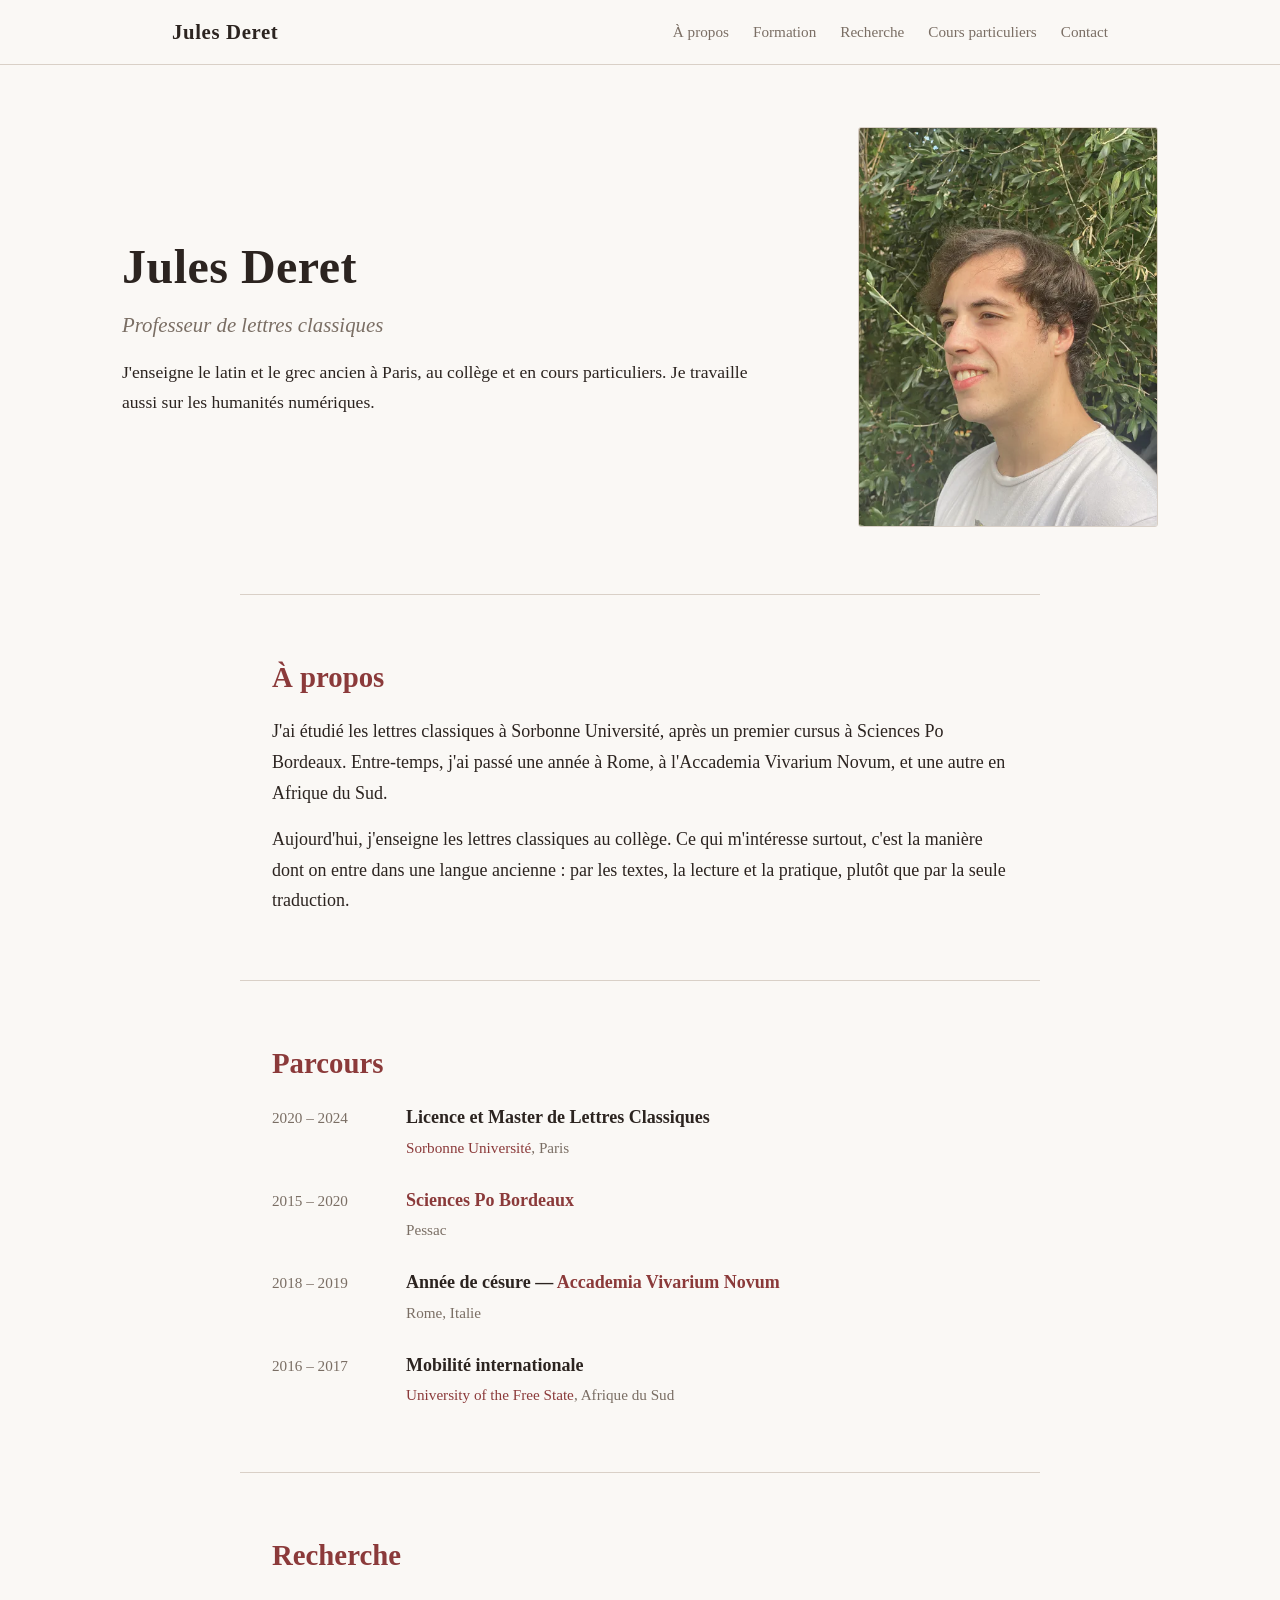
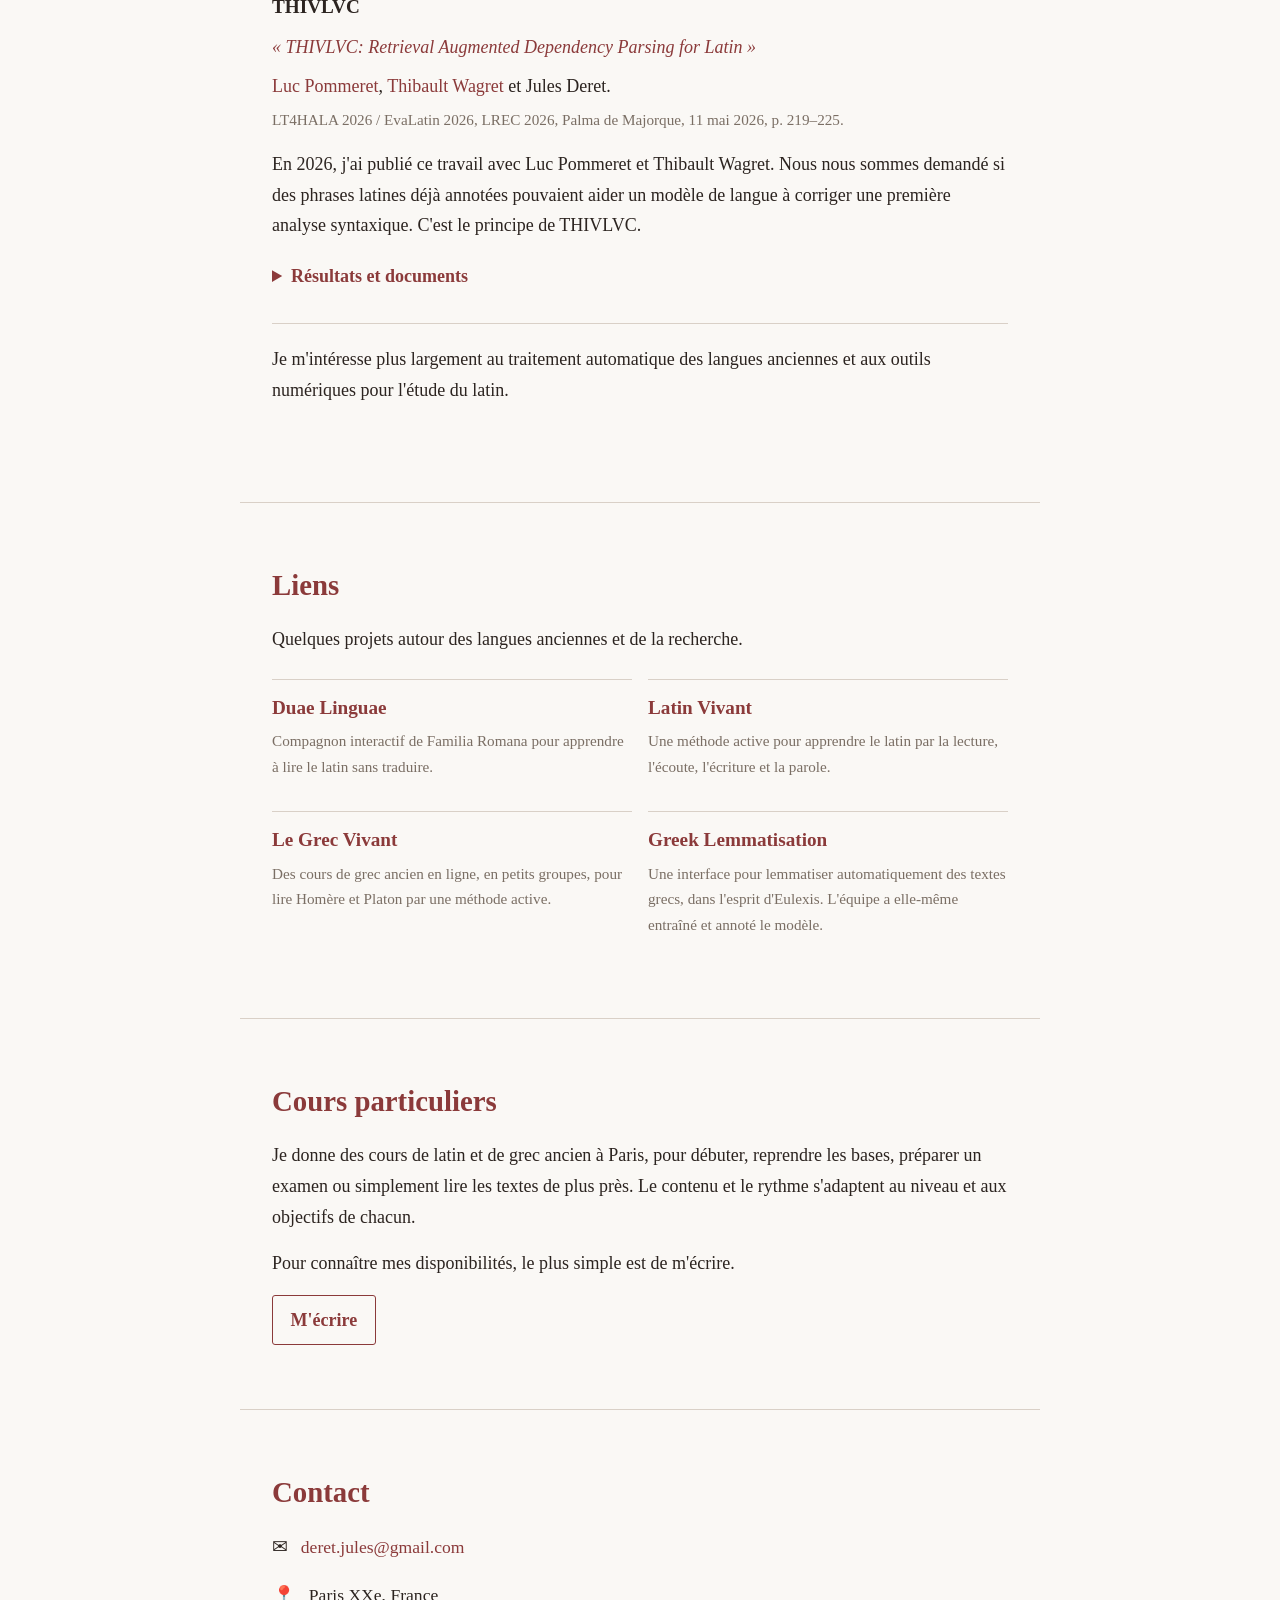
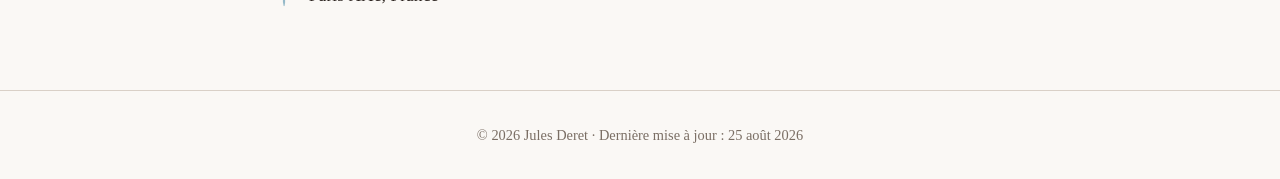
==== index.html @ 7521571c "Remove Roman Perez resource" ====
<!DOCTYPE html>
<html lang="fr">
  <head>
    <meta charset="UTF-8">
    <meta
      http-equiv="Content-Security-Policy"
      content="default-src 'none'; base-uri 'none'; connect-src 'none'; font-src https://fonts.gstatic.com; form-action 'none'; frame-src 'none'; img-src 'self' data:; object-src 'none'; script-src 'self' 'sha256-FyS5soQxkVk3ih3Gfe+rKbRWhSfyf4nglQ5nKLuA5t0='; style-src 'self' https://fonts.googleapis.com; upgrade-insecure-requests"
   >
    <meta name="viewport" content="width=device-width, initial-scale=1.0">
    <title>Cours de latin et de grec ancien à Paris | Jules Deret</title>
    <meta
      name="description"
      content="Professeur de lettres classiques à Paris, Jules Deret propose des cours de latin et de grec ancien tous niveaux et travaille en humanités numériques."
   >
    <meta name="author" content="Jules Deret">
    <meta name="robots" content="index, follow, max-image-preview:large">
    <meta name="referrer" content="strict-origin-when-cross-origin">
    <meta name="theme-color" content="#8b3a3a">
    <link rel="canonical" href="https://julesderet.fr/">
    <link rel="icon" type="image/svg+xml" href="/favicon.svg">
    <link
      rel="alternate"
      type="text/markdown"
      href="https://julesderet.fr/llms.txt"
      title="Présentation factuelle pour les modèles de langage"
   >

    <meta property="og:type" content="profile">
    <meta property="og:locale" content="fr_FR">
    <meta property="og:site_name" content="Jules Deret">
    <meta
      property="og:title"
      content="Cours de latin et de grec ancien à Paris | Jules Deret"
   >
    <meta
      property="og:description"
      content="Professeur de lettres classiques à Paris, Jules Deret propose des cours particuliers de latin et de grec ancien tous niveaux."
    >
    <meta property="og:url" content="https://julesderet.fr/">
    <meta
      property="og:image"
      content="https://julesderet.fr/assets/jules-deret-960.webp"
   >
    <meta property="og:image:type" content="image/webp">
    <meta property="og:image:width" content="960">
    <meta property="og:image:height" content="1280">
    <meta property="og:image:alt" content="Portrait de Jules Deret">
    <meta property="profile:first_name" content="Jules">
    <meta property="profile:last_name" content="Deret">
    <meta name="twitter:card" content="summary">
    <meta
      name="twitter:title"
      content="Cours de latin et de grec ancien à Paris | Jules Deret"
   >
    <meta
      name="twitter:description"
      content="Cours particuliers de latin et de grec ancien tous niveaux avec Jules Deret, professeur de lettres classiques à Paris."
   >
    <meta
      name="twitter:image"
      content="https://julesderet.fr/assets/jules-deret-960.webp"
   >
    <meta name="twitter:image:alt" content="Portrait de Jules Deret">

    <link rel="preconnect" href="https://fonts.googleapis.com">
    <link rel="preconnect" href="https://fonts.gstatic.com" crossorigin>
    <link
      href="https://fonts.googleapis.com/css2?family=EB+Garamond:ital,wght@0,400;0,500;0,600;0,700;1,400;1,500&amp;display=swap"
      rel="stylesheet"
   >
    <link rel="stylesheet" href="style.css">

    <script type="application/ld+json">
      {
        "@context": "https://schema.org",
        "@graph": [
          {
            "@type": "WebSite",
            "@id": "https://julesderet.fr/#website",
            "url": "https://julesderet.fr/",
            "name": "Jules Deret",
            "inLanguage": "fr-FR",
            "creator": { "@id": "https://julesderet.fr/#jules-deret" },
            "publisher": { "@id": "https://julesderet.fr/#jules-deret" }
          },
          {
            "@type": "ProfilePage",
            "@id": "https://julesderet.fr/#webpage",
            "url": "https://julesderet.fr/",
            "name": "Cours de latin et de grec ancien à Paris | Jules Deret",
            "description": "Profil de Jules Deret, professeur de lettres classiques, enseignant de latin et de grec ancien et chercheur en humanités numériques.",
            "inLanguage": "fr-FR",
            "dateModified": "2026-08-25",
            "isPartOf": { "@id": "https://julesderet.fr/#website" },
            "mainEntity": { "@id": "https://julesderet.fr/#jules-deret" }
          },
          {
            "@type": "Person",
            "@id": "https://julesderet.fr/#jules-deret",
            "name": "Jules Deret",
            "url": "https://julesderet.fr/",
            "email": "mailto:deret.jules@gmail.com",
            "jobTitle": "Professeur de lettres classiques",
            "description": "Professeur de lettres classiques à Paris, spécialisé dans l'enseignement du latin et du grec ancien et le traitement automatique des langues anciennes.",
            "knowsAbout": [
              "Latin",
              "Grec ancien",
              "Pédagogie des langues anciennes",
              "Traitement automatique des langues anciennes",
              "Analyse syntaxique du latin",
              "Humanités numériques"
            ],
            "knowsLanguage": ["fr", "la", "grc", "en"],
            "alumniOf": [
              {
                "@type": "CollegeOrUniversity",
                "name": "Sorbonne Université",
                "url": "https://www.sorbonne-universite.fr/"
              },
              {
                "@type": "CollegeOrUniversity",
                "name": "Sciences Po Bordeaux",
                "url": "https://www.sciencespobordeaux.fr/"
              },
              {
                "@type": "EducationalOrganization",
                "name": "Accademia Vivarium Novum",
                "url": "https://vivariumnovum.net/"
              },
              {
                "@type": "CollegeOrUniversity",
                "name": "University of the Free State",
                "url": "https://www.ufs.ac.za/"
              }
            ],
            "homeLocation": { "@type": "Place", "name": "Paris XXe, France" },
            "image": { "@id": "https://julesderet.fr/#portrait" },
            "subjectOf": { "@id": "https://doi.org/10.63317/2q8twojtotyb" },
            "makesOffer": {
              "@type": "Offer",
              "itemOffered": {
                "@id": "https://julesderet.fr/#cours-particuliers"
              }
            },
            "mainEntityOfPage": { "@id": "https://julesderet.fr/#webpage" }
          },
          {
            "@type": "ImageObject",
            "@id": "https://julesderet.fr/#portrait",
            "url": "https://julesderet.fr/assets/jules-deret-960.webp",
            "contentUrl": "https://julesderet.fr/assets/jules-deret-960.webp",
            "width": 960,
            "height": 1280,
            "caption": "Portrait de Jules Deret",
            "representativeOfPage": true
          },
          {
            "@type": "Service",
            "@id": "https://julesderet.fr/#cours-particuliers",
            "name": "Cours particuliers de latin et de grec ancien à Paris",
            "serviceType": "Cours particuliers et soutien scolaire en latin et en grec ancien, tous niveaux",
            "description": "Cours particuliers et soutien scolaire en latin et en grec ancien à Paris, pour tous les niveaux.",
            "provider": { "@id": "https://julesderet.fr/#jules-deret" },
            "areaServed": { "@type": "City", "name": "Paris" },
            "url": "https://julesderet.fr/#cours"
          },
          {
            "@type": "ScholarlyArticle",
            "@id": "https://doi.org/10.63317/2q8twojtotyb",
            "name": "THIVLVC: Retrieval Augmented Dependency Parsing for Latin",
            "headline": "THIVLVC: Retrieval Augmented Dependency Parsing for Latin",
            "url": "https://aclanthology.org/2026.lt4hala-1.20/",
            "sameAs": [
              "https://doi.org/10.63317/2q8twojtotyb",
              "https://hal.science/hal-05572961v2",
              "https://arxiv.org/abs/2604.05564"
            ],
            "identifier": [
              {
                "@type": "PropertyValue",
                "propertyID": "DOI",
                "value": "10.63317/2q8twojtotyb"
              },
              {
                "@type": "PropertyValue",
                "propertyID": "ACL Anthology",
                "value": "2026.lt4hala-1.20"
              },
              {
                "@type": "PropertyValue",
                "propertyID": "HAL",
                "value": "hal-05572961"
              },
              {
                "@type": "PropertyValue",
                "propertyID": "arXiv",
                "value": "2604.05564"
              }
            ],
            "abstract": "THIVLVC is a two-stage Latin dependency parsing system. It retrieves structurally similar examples from the CIRCSE treebank, then uses a large language model to refine a UDPipe parse with those examples and the Universal Dependencies guidelines.",
            "keywords": [
              "Latin dependency parsing",
              "Retrieval-Augmented Generation",
              "Universal Dependencies",
              "EvaLatin",
              "Annotation consistency"
            ],
            "inLanguage": "en",
            "datePublished": "2026-05-11",
            "pageStart": "219",
            "pageEnd": "225",
            "pagination": "219-225",
            "author": [
              {
                "@type": "Person",
                "name": "Luc Pommeret",
                "url": "https://lucpommeret.com/"
              },
              {
                "@type": "Person",
                "name": "Thibault Wagret",
                "url": "https://thibaultwagret.fr/"
              },
              { "@id": "https://julesderet.fr/#jules-deret" }
            ],
            "publisher": {
              "@type": "Organization",
              "name": "ELRA Language Resources Association (ELRA)"
            },
            "isPartOf": {
              "@type": "PublicationVolume",
              "name": "Proceedings of the Fourth Workshop on Language Technologies for Historical and Ancient Languages (LT4HALA 2026)"
            }
          }
        ]
      }
    </script>
  </head>

  <body>
    <header>
      <nav aria-label="Navigation principale">
        <div class="nav-left">
          <a href="/" class="logo" aria-label="Jules Deret — Accueil"
            >Jules Deret</a
          >
        </div>
        <div class="nav-right" id="primary-navigation">
          <a href="#about">À propos</a>
          <a href="#formation">Formation</a>
          <a href="#recherche">Recherche</a>
          <a href="#cours">Cours particuliers</a>
          <a href="#contact">Contact</a>
        </div>
        <button
          type="button"
          class="hamburger"
          aria-label="Menu"
          aria-controls="primary-navigation"
          aria-expanded="false"
        >
          ☰
        </button>
      </nav>
    </header>

    <main>
      <!-- Hero -->
      <section id="hero">
        <div class="hero-inner">
          <div class="hero-content">
            <h1>Jules Deret</h1>
            <p class="subtitle">Professeur de lettres classiques</p>
            <p class="tagline">
              J'enseigne le latin et le grec ancien à Paris, au collège et en
              cours particuliers. Je travaille aussi sur les humanités
              numériques.
            </p>
          </div>
          <figure class="hero-figure">
            <img
              class="hero-portrait"
              src="/assets/jules-deret-960.webp"
              srcset="
                /assets/jules-deret-480.webp 480w,
                /assets/jules-deret-960.webp 960w
              "
              sizes="(max-width: 768px) 240px, 300px"
              width="960"
              height="1280"
              alt="Portrait de Jules Deret"
              decoding="async"
              fetchpriority="high"
            >
          </figure>
        </div>
      </section>

      <!-- À propos -->
      <section id="about">
        <h2>À propos</h2>
        <div class="section-content">
          <p>
            J'ai étudié les lettres classiques à Sorbonne Université, après un
            premier cursus à Sciences Po Bordeaux. Entre-temps, j'ai passé une
            année à Rome, à l'Accademia Vivarium Novum, et une autre en Afrique
            du Sud.
          </p>
          <p>
            Aujourd'hui, j'enseigne les lettres classiques au collège. Ce qui
            m'intéresse surtout, c'est la manière dont on entre dans une langue
            ancienne : par les textes, la lecture et la pratique, plutôt que
            par la seule traduction.
          </p>
        </div>
      </section>

      <!-- Formation -->
      <section id="formation">
        <h2>Parcours</h2>
        <div class="section-content">
          <div class="timeline">
            <div class="timeline-item">
              <span class="year">2020 – 2024</span>
              <div>
                <strong>Licence et Master de Lettres Classiques</strong>
                <p>
                  <a href="https://www.sorbonne-universite.fr/"
                    >Sorbonne Université</a
                  >, Paris
                </p>
              </div>
            </div>
            <div class="timeline-item">
              <span class="year">2015 – 2020</span>
              <div>
                <strong
                  ><a href="https://www.sciencespobordeaux.fr/"
                    >Sciences Po Bordeaux</a
                  ></strong
                >
                <p>Pessac</p>
              </div>
            </div>
            <div class="timeline-item">
              <span class="year">2018 – 2019</span>
              <div>
                <strong
                  ><span>Année de césure — </span
                  ><a href="https://vivariumnovum.net/"
                    >Accademia Vivarium Novum</a
                  ></strong
                >
                <p>Rome, Italie</p>
              </div>
            </div>
            <div class="timeline-item">
              <span class="year">2016 – 2017</span>
              <div>
                <strong>Mobilité internationale</strong>
                <p>
                  <a href="https://www.ufs.ac.za/"
                    >University of the Free State</a
                  >, <span>Afrique du Sud</span>
                </p>
              </div>
            </div>
          </div>
        </div>
      </section>

      <!-- Recherche -->
      <section id="recherche">
        <h2>Recherche</h2>
        <div class="section-content">
          <article class="publication">
            <h3>THIVLVC</h3>
            <p class="paper-title">
              <a href="https://aclanthology.org/2026.lt4hala-1.20/"
                >« THIVLVC: Retrieval Augmented Dependency Parsing for Latin
                »</a
              >
            </p>
            <p class="paper-authors">
              <a href="https://lucpommeret.com/">Luc Pommeret</a>,
              <a href="https://thibaultwagret.fr/">Thibault Wagret</a> et Jules
              Deret.
            </p>
            <p class="paper-venue">
              LT4HALA 2026 / EvaLatin 2026, LREC 2026, Palma de Majorque, 11 mai
              2026, p. 219–225.
            </p>
            <p class="paper-summary">
              En 2026, j'ai publié ce travail avec Luc Pommeret et Thibault
              Wagret. Nous nous sommes demandé si des phrases latines déjà
              annotées pouvaient aider un modèle de langue à corriger une
              première analyse syntaxique. C'est le principe de THIVLVC.
            </p>
            <details class="publication-details">
              <summary>Résultats et documents</summary>
              <p class="paper-result">
                Lors de l'évaluation EvaLatin 2026, THIVLVC_2 a obtenu les
                meilleurs résultats sur le corpus poétique et le meilleur LAS
                sans sous-types sur le corpus de prose. Le gain de CLAS avec
                sous-types est de 17 points sur la poésie et de 1,5 point sur la
                prose par rapport à UDPipe.
              </p>
              <p class="paper-analysis">
                Nous avons aussi fait examiner en double aveugle 300 désaccords
                avec le corpus de référence. Sur les 167 décisions unanimes,
                53,3 % donnaient raison à THIVLVC.
              </p>
              <p class="paper-links">
                <a href="https://aclanthology.org/2026.lt4hala-1.20/"
                  >Article</a
                >
                <a href="https://doi.org/10.63317/2q8twojtotyb">DOI</a>
                <a href="https://hal.science/hal-05572961v2">HAL</a>
                <a href="https://arxiv.org/abs/2604.05564">arXiv</a>
                <a href="https://github.com/l-pommeret/THIVLVC">Code source</a>
                <a href="https://aclanthology.org/2026.lt4hala-1.19/"
                  >Résultats EvaLatin</a
                >
              </p>
            </details>
          </article>
          <div class="research-interests">
            <p>
              Je m'intéresse plus largement au traitement automatique des
              langues anciennes et aux outils numériques pour l'étude du latin.
            </p>
          </div>
        </div>
      </section>

      <!-- Collaborations et ressources -->
      <section id="ressources">
        <h2>Liens</h2>
        <div class="section-content">
          <p class="resources-intro">
            Quelques projets autour des langues anciennes et de la recherche.
          </p>
          <div class="resource-grid">
            <article class="resource-card">
              <h3><a href="https://duaelinguae.com/fr">Duae Linguae</a></h3>
              <p>
                Compagnon interactif de Familia Romana pour apprendre à lire le
                latin sans traduire.
              </p>
            </article>
            <article class="resource-card">
              <h3><a href="https://latinvivant.fr/">Latin Vivant</a></h3>
              <p>
                Une méthode active pour apprendre le latin par la lecture,
                l'écoute, l'écriture et la parole.
              </p>
            </article>
            <article class="resource-card">
              <h3><a href="https://grecvivant.fr/">Le Grec Vivant</a></h3>
              <p>
                Des cours de grec ancien en ligne, en petits groupes, pour lire
                Homère et Platon par une méthode active.
              </p>
            </article>
            <article class="resource-card">
              <h3>
                <a href="https://greek.lemmatisation.com/"
                  >Greek Lemmatisation</a
                >
              </h3>
              <p>
                Une interface pour lemmatiser automatiquement des textes grecs,
                dans l'esprit d'Eulexis. L'équipe a elle-même entraîné et annoté
                le modèle.
              </p>
            </article>
          </div>
        </div>
      </section>

      <!-- Cours particuliers -->
      <section id="cours">
        <h2>Cours particuliers</h2>
        <div class="section-content">
          <p>
            Je donne des cours de latin et de grec ancien à Paris, pour débuter,
            reprendre les bases, préparer un examen ou simplement lire les
            textes de plus près. Le contenu et le rythme s'adaptent au niveau et
            aux objectifs de chacun.
          </p>
          <p>
            Pour connaître mes disponibilités, le plus simple est de m'écrire.
          </p>
          <a class="cta" href="mailto:deret.jules@gmail.com">M'écrire</a>
        </div>
      </section>

      <!-- Contact -->
      <section id="contact">
        <h2>Contact</h2>
        <address class="section-content contact-info">
          <p>
            <span class="contact-icon">✉</span>
            <a href="mailto:deret.jules@gmail.com">deret.jules@gmail.com</a>
          </p>
          <p>
            <span class="contact-icon">📍</span>
            <span>Paris XXe, France</span>
          </p>
        </address>
      </section>
    </main>

    <footer>
      <p>
        © 2026 Jules Deret · <span>Dernière mise à jour : </span
        ><time datetime="2026-08-25">25 août 2026</time>
      </p>
    </footer>

    <script src="script.js" defer></script>
  </body>
</html>
---- style.css ----
/* === Reset & Base === */
*,
*::before,
*::after {
  margin: 0;
  padding: 0;
  box-sizing: border-box;
}

:root {
  --bg: #faf8f5;
  --text: #2c2420;
  --accent: #8b3a3a;
  --accent-hover: #6f2929;
  --accent-light: #c97a5a;
  --muted: #7a6e64;
  --border: #d9d0c7;
  --card-bg: #ffffff;
  --shadow: 0 2px 12px rgba(44, 36, 32, 0.08);
}

html {
  scroll-behavior: smooth;
  scroll-padding-top: 80px;
}

body {
  font-family: "EB Garamond", "Garamond", "Georgia", serif;
  background: var(--bg);
  color: var(--text);
  line-height: 1.7;
  font-size: 18px;
}

/* === Typography === */
h1,
h2,
h3 {
  font-weight: 600;
  line-height: 1.3;
}

h1 {
  font-size: 3rem;
  letter-spacing: 0.01em;
}

h2 {
  font-size: 1.8rem;
  margin-bottom: 1.25rem;
  color: var(--accent);
}

h3 {
  font-size: 1.2rem;
  margin-bottom: 0.8rem;
  color: var(--text);
}

a {
  color: var(--accent);
  text-decoration: none;
  transition: color 0.2s;
}

a:hover {
  color: var(--accent-hover);
}

a:focus-visible,
button:focus-visible {
  outline: 3px solid var(--accent-light);
  outline-offset: 3px;
}

/* === Navigation === */
header {
  position: fixed;
  top: 0;
  left: 0;
  right: 0;
  z-index: 100;
  background: rgba(250, 248, 245, 0.95);
  backdrop-filter: blur(8px);
  border-bottom: 1px solid var(--border);
}

nav {
  max-width: 1000px;
  margin: 0 auto;
  padding: 0 2rem;
  height: 64px;
  display: flex;
  align-items: center;
  justify-content: space-between;
}

.logo {
  font-size: 1.3rem;
  font-weight: 600;
  letter-spacing: 0.03em;
  color: var(--text);
}

.nav-right {
  display: flex;
  align-items: center;
  gap: 1.5rem;
}

.nav-right a {
  font-size: 0.95rem;
  color: var(--muted);
  transition: color 0.2s;
}

.nav-right a:hover {
  color: var(--accent);
}

/* Hamburger */
.hamburger {
  display: none;
  min-width: 44px;
  min-height: 44px;
  font-size: 1.5rem;
  background: none;
  border: none;
  cursor: pointer;
  color: var(--text);
}

/* === Hero === */
#hero {
  max-width: 1100px;
  min-height: 66vh;
  display: flex;
  align-items: center;
  justify-content: center;
  padding: 120px 2rem 60px;
}

.hero-inner {
  width: 100%;
  display: grid;
  grid-template-columns: minmax(0, 1fr) minmax(240px, 300px);
  align-items: center;
  gap: clamp(2rem, 6vw, 4.5rem);
}

.hero-content {
  text-align: left;
}

.hero-content h1 {
  margin-bottom: 0.5rem;
}

.hero-figure {
  margin: 0;
}

.hero-portrait {
  display: block;
  width: 100%;
  height: auto;
  aspect-ratio: 3 / 4;
  object-fit: cover;
  border: 1px solid var(--border);
  border-radius: 3px;
}

.subtitle {
  font-size: 1.3rem;
  color: var(--muted);
  font-style: italic;
  margin-bottom: 0.5rem;
}

.tagline {
  font-size: 1.1rem;
  color: var(--text);
  margin-top: 1rem;
  max-width: 42rem;
}

.identity-summary {
  font-size: 1.08rem;
  font-weight: 500;
  margin-bottom: 1rem;
}

.quick-facts {
  margin-top: 1.75rem;
}

.quick-facts dl {
  display: grid;
  grid-template-columns: repeat(2, minmax(0, 1fr));
  gap: 1px;
  overflow: hidden;
  border: 1px solid var(--border);
  border-radius: 8px;
  background: var(--border);
}

.quick-facts dl > div {
  padding: 1rem 1.15rem;
  background: var(--card-bg);
}

.quick-facts dt {
  color: var(--muted);
  font-size: 0.85rem;
  font-weight: 600;
  letter-spacing: 0.04em;
  text-transform: uppercase;
}

.quick-facts dd {
  margin-top: 0.2rem;
}

/* === Sections === */
section {
  max-width: 800px;
  margin: 0 auto;
  padding: 4rem 2rem;
}

section + section {
  border-top: 1px solid var(--border);
}

.section-content {
  margin-top: 1rem;
}

.section-content > p + p {
  margin-top: 1rem;
}

/* === Timeline === */
.timeline {
  display: flex;
  flex-direction: column;
  gap: 1.5rem;
}

.timeline-item {
  display: flex;
  gap: 1.5rem;
  align-items: baseline;
}

.year {
  min-width: 110px;
  font-size: 0.95rem;
  color: var(--muted);
  font-variant-numeric: tabular-nums;
  flex-shrink: 0;
}

.timeline-item p {
  color: var(--muted);
  font-size: 0.95rem;
  margin-top: 2px;
}

/* === Publication === */
.publication,
.research-interests {
  margin-bottom: 2rem;
}

.research-interests {
  padding-top: 1.25rem;
  border-top: 1px solid var(--border);
}

.paper-title {
  font-style: italic;
  margin: 0.5rem 0;
}

.paper-authors {
  margin-bottom: 0.35rem;
}

.paper-venue {
  color: var(--muted);
  font-size: 0.95rem;
}

.paper-note {
  margin-top: 0.8rem;
  font-size: 0.9rem;
  color: var(--muted);
  font-style: italic;
}

.paper-summary,
.paper-result,
.paper-analysis {
  margin-top: 1rem;
}

.paper-result {
  padding-left: 1rem;
  border-left: 3px solid var(--accent-light);
}

.publication-details {
  margin-top: 1.25rem;
}

.publication-details summary {
  cursor: pointer;
  color: var(--accent);
  font-weight: 600;
}

.publication-details summary:focus-visible {
  outline: 3px solid var(--accent-light);
  outline-offset: 3px;
}

.paper-links {
  display: flex;
  flex-wrap: wrap;
  gap: 0.5rem 1.25rem;
  margin-top: 1rem;
  font-size: 0.95rem;
}

/* === Resources === */
.resources-intro {
  margin-bottom: 1.5rem;
}

.resource-grid {
  display: grid;
  grid-template-columns: repeat(2, minmax(0, 1fr));
  gap: 1rem;
}

.resource-card {
  border-top: 1px solid var(--border);
  padding: 1rem 0;
}

.resource-card h3 {
  margin-bottom: 0.45rem;
}

.resource-card p {
  color: var(--muted);
  font-size: 0.95rem;
}

/* === Skills === */
.skills-grid {
  display: grid;
  grid-template-columns: 1fr 1fr;
  gap: 1.5rem;
}

.skill-card {
  background: var(--card-bg);
  border: 1px solid var(--border);
  border-radius: 8px;
  padding: 1.5rem;
}

.skill-card ul {
  list-style: none;
}

.skill-card li {
  padding: 4px 0;
  font-size: 0.95rem;
}

/* === Cours === */
#cours ul {
  list-style: disc;
  margin-left: 1.5rem;
  margin-top: 0.8rem;
  margin-bottom: 0.8rem;
}

#cours li {
  padding: 4px 0;
}

.cta {
  display: inline-flex;
  align-items: center;
  justify-content: center;
  min-height: 44px;
  margin-top: 1rem;
  padding: 0.55rem 1.1rem;
  border: 1px solid var(--accent);
  border-radius: 3px;
  background: transparent;
  color: var(--accent);
  font-weight: 600;
}

.cta:hover {
  background: var(--accent-hover);
  color: #fff;
}

/* === FAQ === */
.faq-list {
  display: grid;
  gap: 0.75rem;
}

.faq-list details {
  background: var(--card-bg);
  border: 1px solid var(--border);
  border-radius: 8px;
  padding: 1rem 1.25rem;
}

.faq-list summary {
  cursor: pointer;
  color: var(--text);
  font-weight: 600;
}

.faq-list summary:focus-visible {
  outline: 3px solid var(--accent-light);
  outline-offset: 3px;
}

.faq-list p {
  margin-top: 0.75rem;
}

/* === Contact === */
.contact-info p {
  display: flex;
  align-items: center;
  gap: 0.8rem;
  margin-bottom: 0.8rem;
  font-size: 1.1rem;
}

address.contact-info {
  font-style: normal;
}

.contact-icon {
  font-size: 1.2rem;
}

/* === Footer === */
footer {
  text-align: center;
  padding: 2rem;
  color: var(--muted);
  font-size: 0.9rem;
  border-top: 1px solid var(--border);
}

/* === Mobile === */
@media (max-width: 768px) {
  .nav-right {
    display: none;
    position: absolute;
    top: 64px;
    left: 0;
    right: 0;
    flex-direction: column;
    background: rgba(250, 248, 245, 0.98);
    border-bottom: 1px solid var(--border);
    padding: 1rem 2rem;
    gap: 0.8rem;
  }

  .nav-right.open {
    display: flex;
  }

  .nav-right a {
    width: 100%;
    min-height: 44px;
    display: flex;
    align-items: center;
  }

  .hamburger {
    display: block;
  }

  h1 {
    font-size: 2.2rem;
  }

  #hero {
    padding-top: 100px;
  }

  .hero-inner {
    grid-template-columns: 1fr;
    gap: 2rem;
  }

  .hero-content {
    text-align: center;
  }

  .hero-figure {
    width: min(240px, 72vw);
    margin: 0 auto;
    grid-row: 1;
  }

  .hero-portrait {
    width: 100%;
  }

  .subtitle {
    font-size: 1.1rem;
  }

  .timeline-item {
    flex-direction: column;
    gap: 0.2rem;
  }

  .year {
    min-width: auto;
  }

  .skills-grid {
    grid-template-columns: 1fr;
  }

  .quick-facts dl {
    grid-template-columns: 1fr;
  }

  .resource-grid {
    grid-template-columns: 1fr;
  }
}

@media (prefers-reduced-motion: reduce) {
  html {
    scroll-behavior: auto;
  }

  *,
  *::before,
  *::after {
    scroll-behavior: auto !important;
    transition-duration: 0.01ms !important;
    animation-duration: 0.01ms !important;
    animation-iteration-count: 1 !important;
  }
}
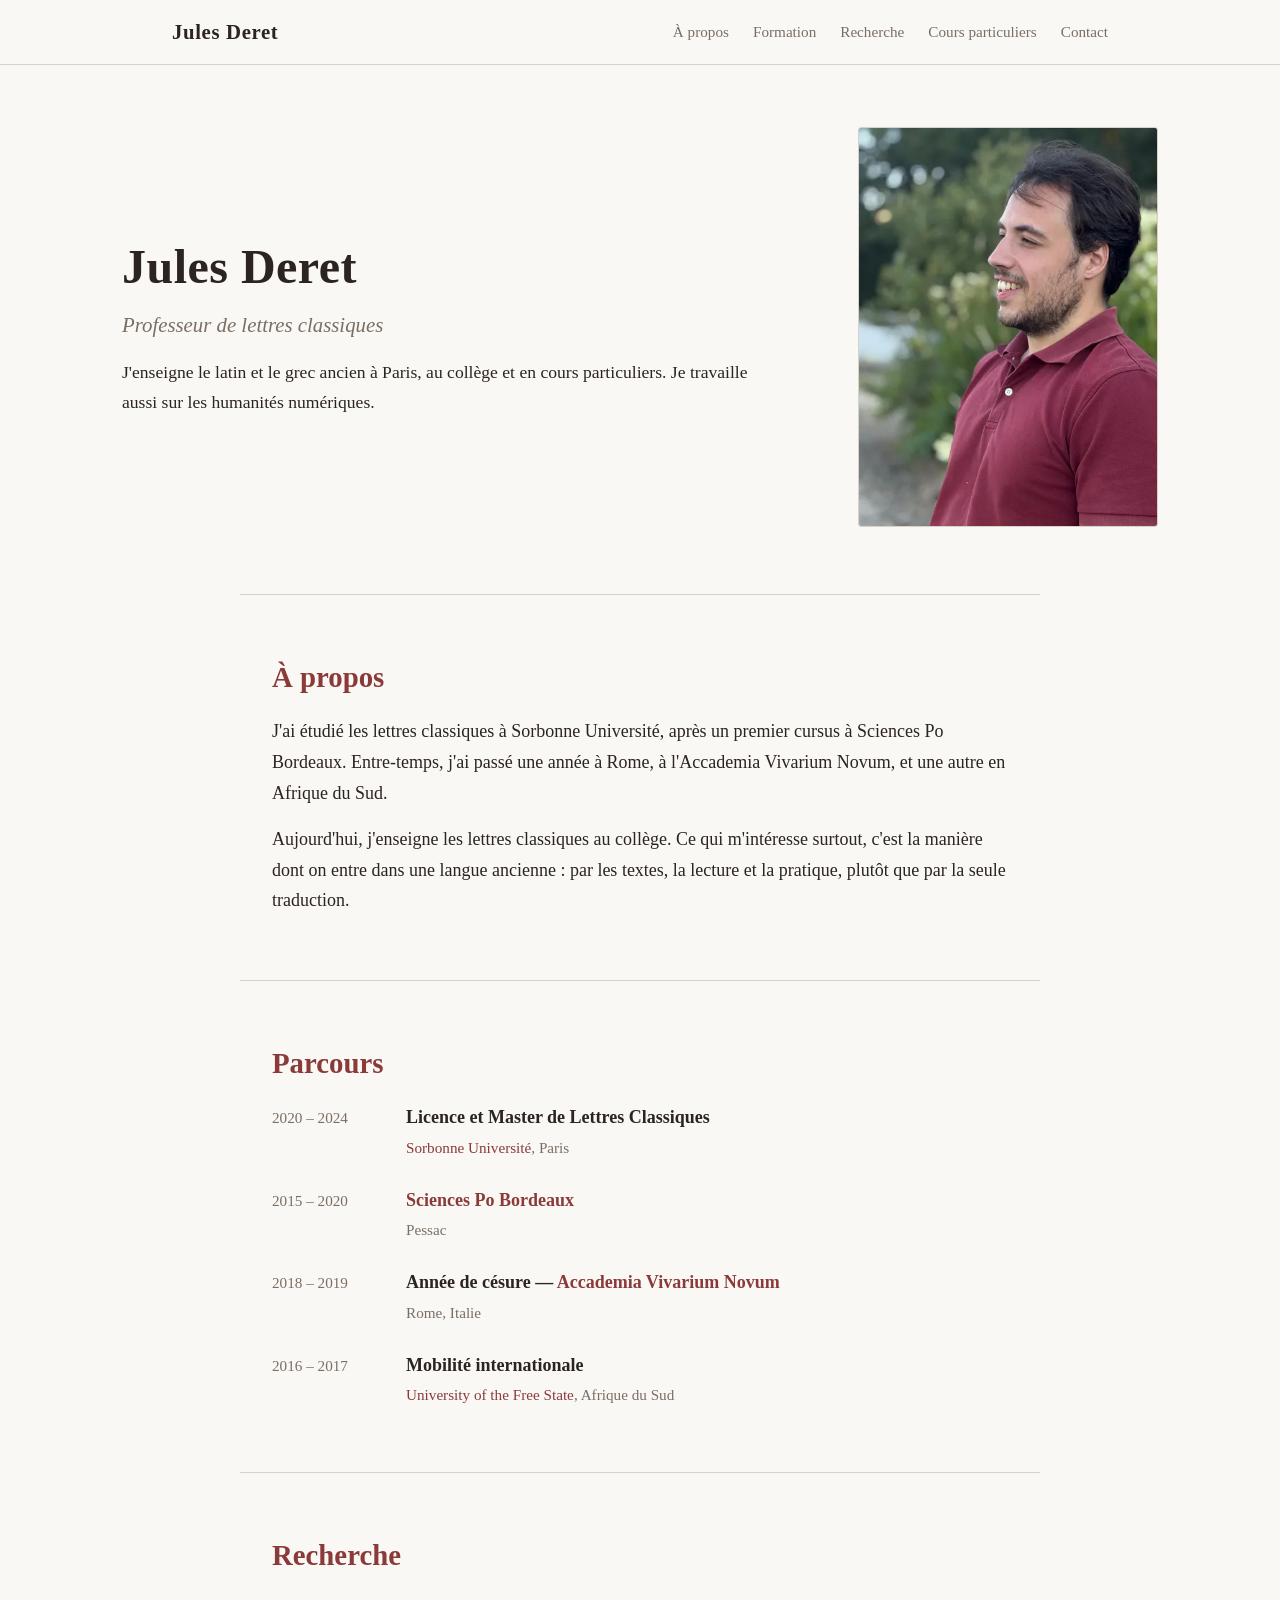
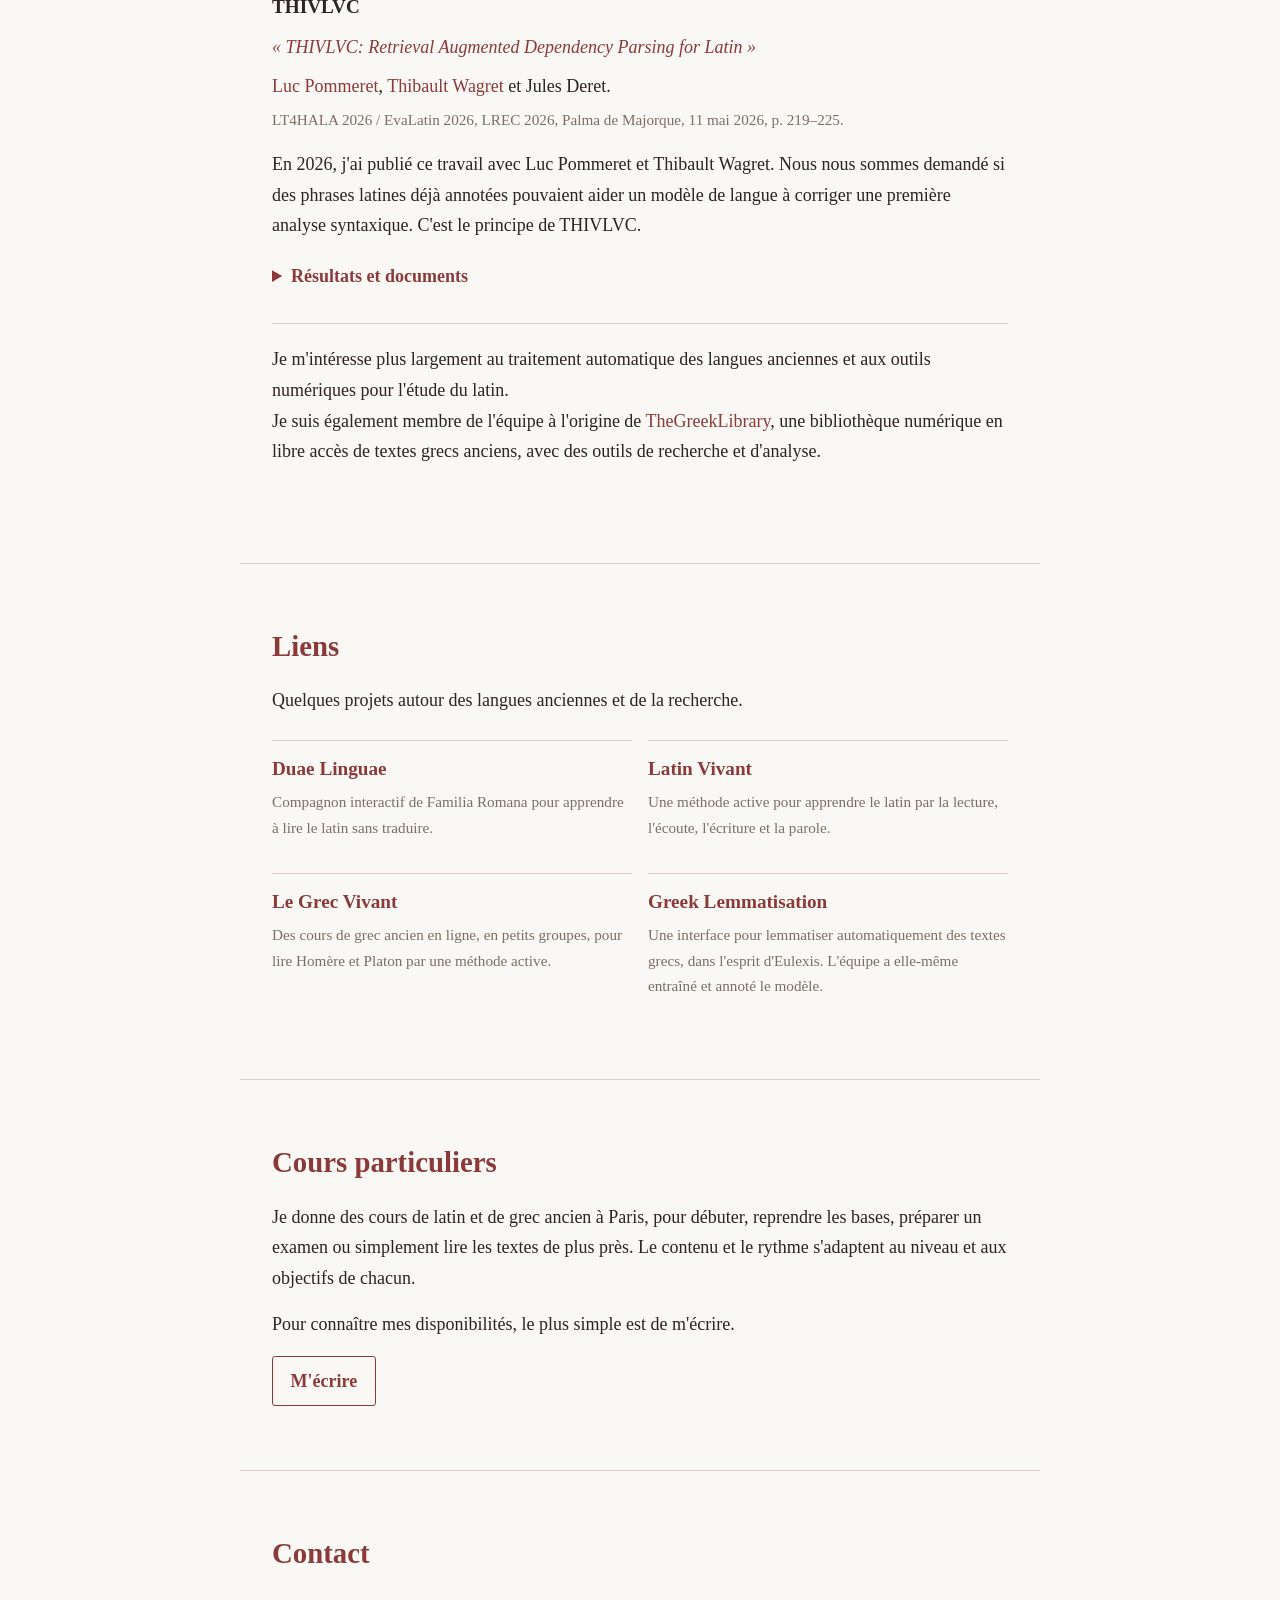
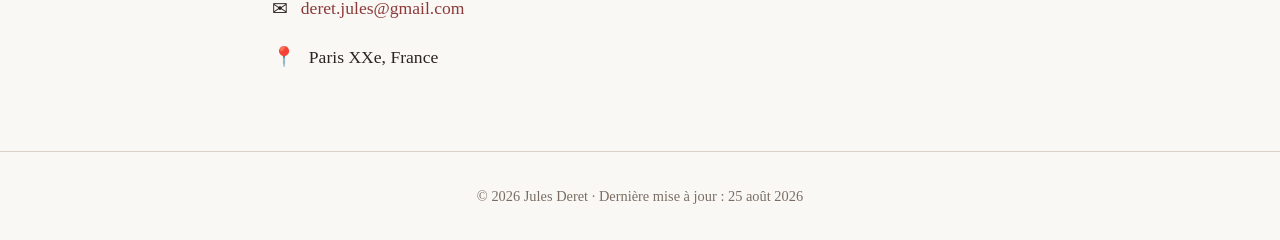
==== commit fa48469f: "Ajout de TGL" ====
--- a/index.html
+++ b/index.html
@@ -429,6 +429,13 @@
               Je m'intéresse plus largement au traitement automatique des
               langues anciennes et aux outils numériques pour l'étude du latin.
             </p>
+            <p>
+              Je suis également membre de l'équipe à l'origine de
+              <a href="https://thegreeklibrary.pages.lisn.upsaclay.fr/"
+                >TheGreekLibrary</a
+              >, une bibliothèque numérique en libre accès de textes grecs
+              anciens, avec des outils de recherche et d'analyse.
+            </p>
           </div>
         </div>
       </section>
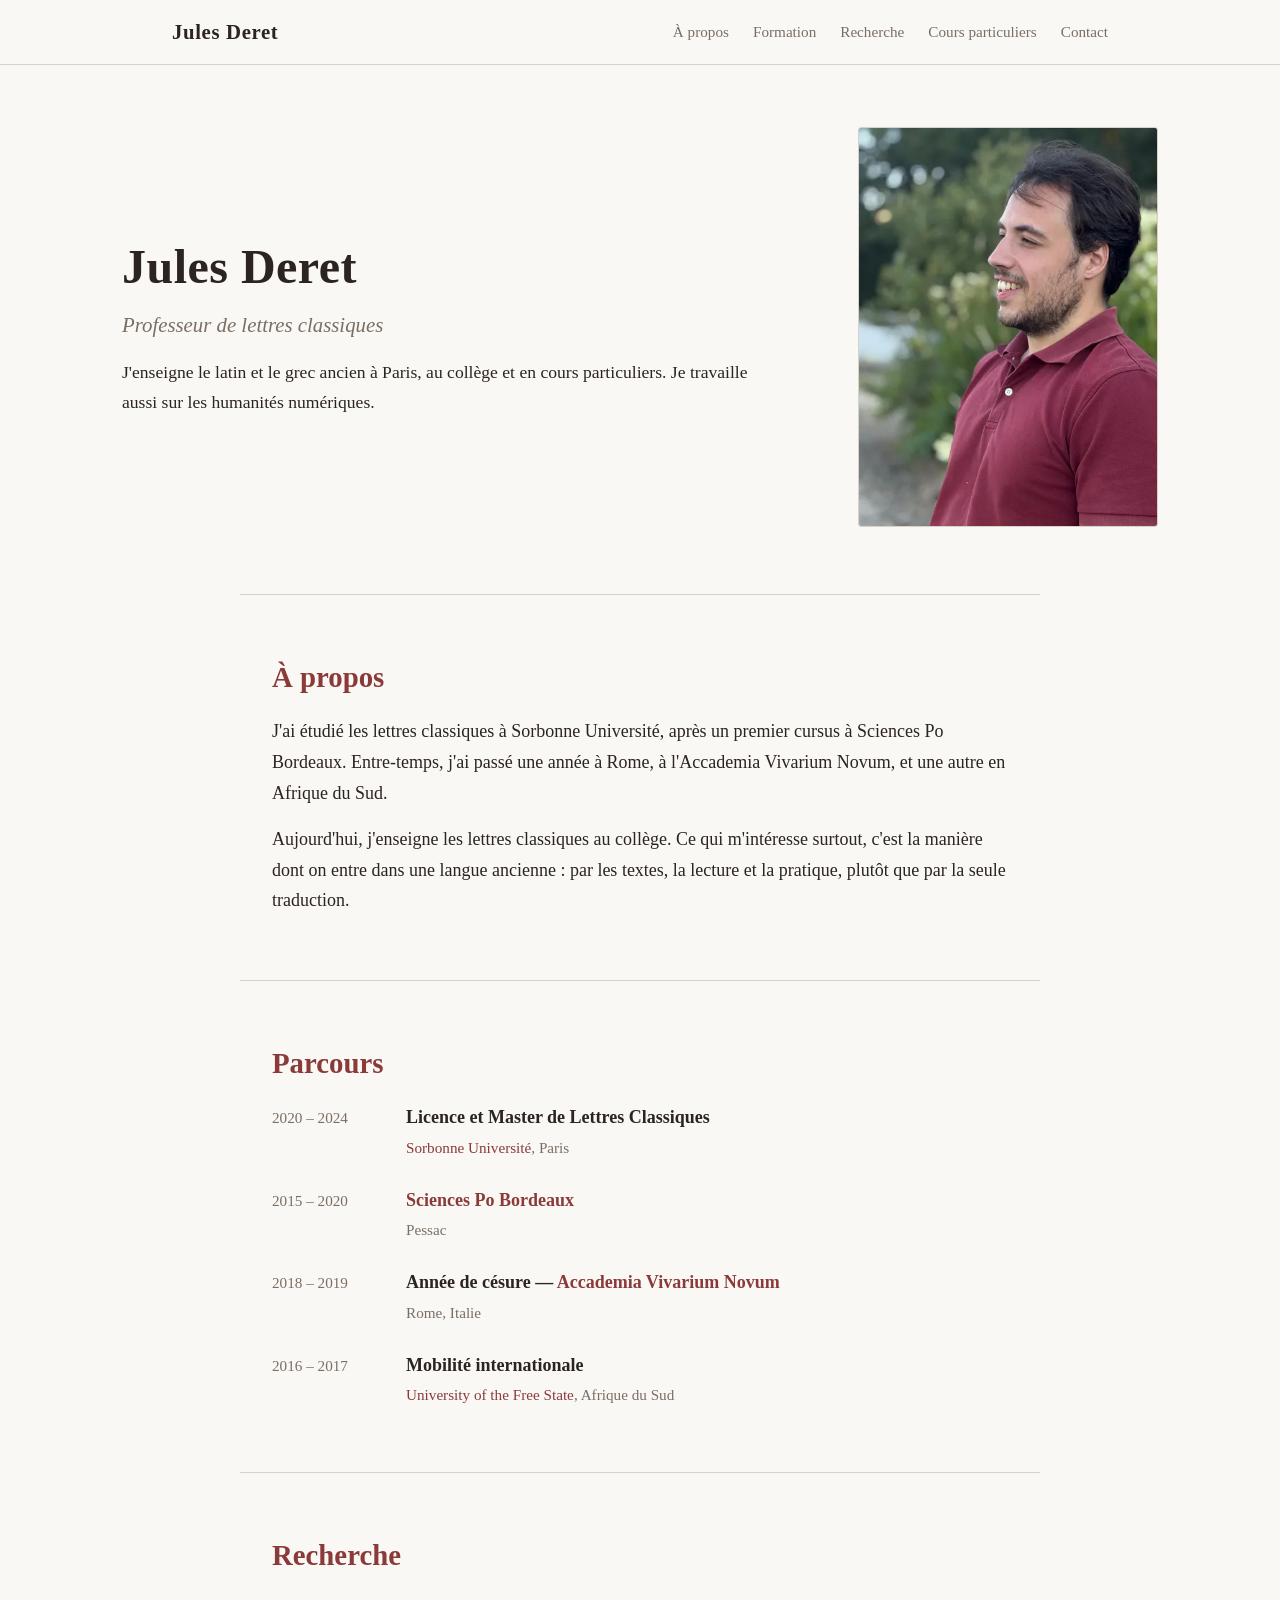
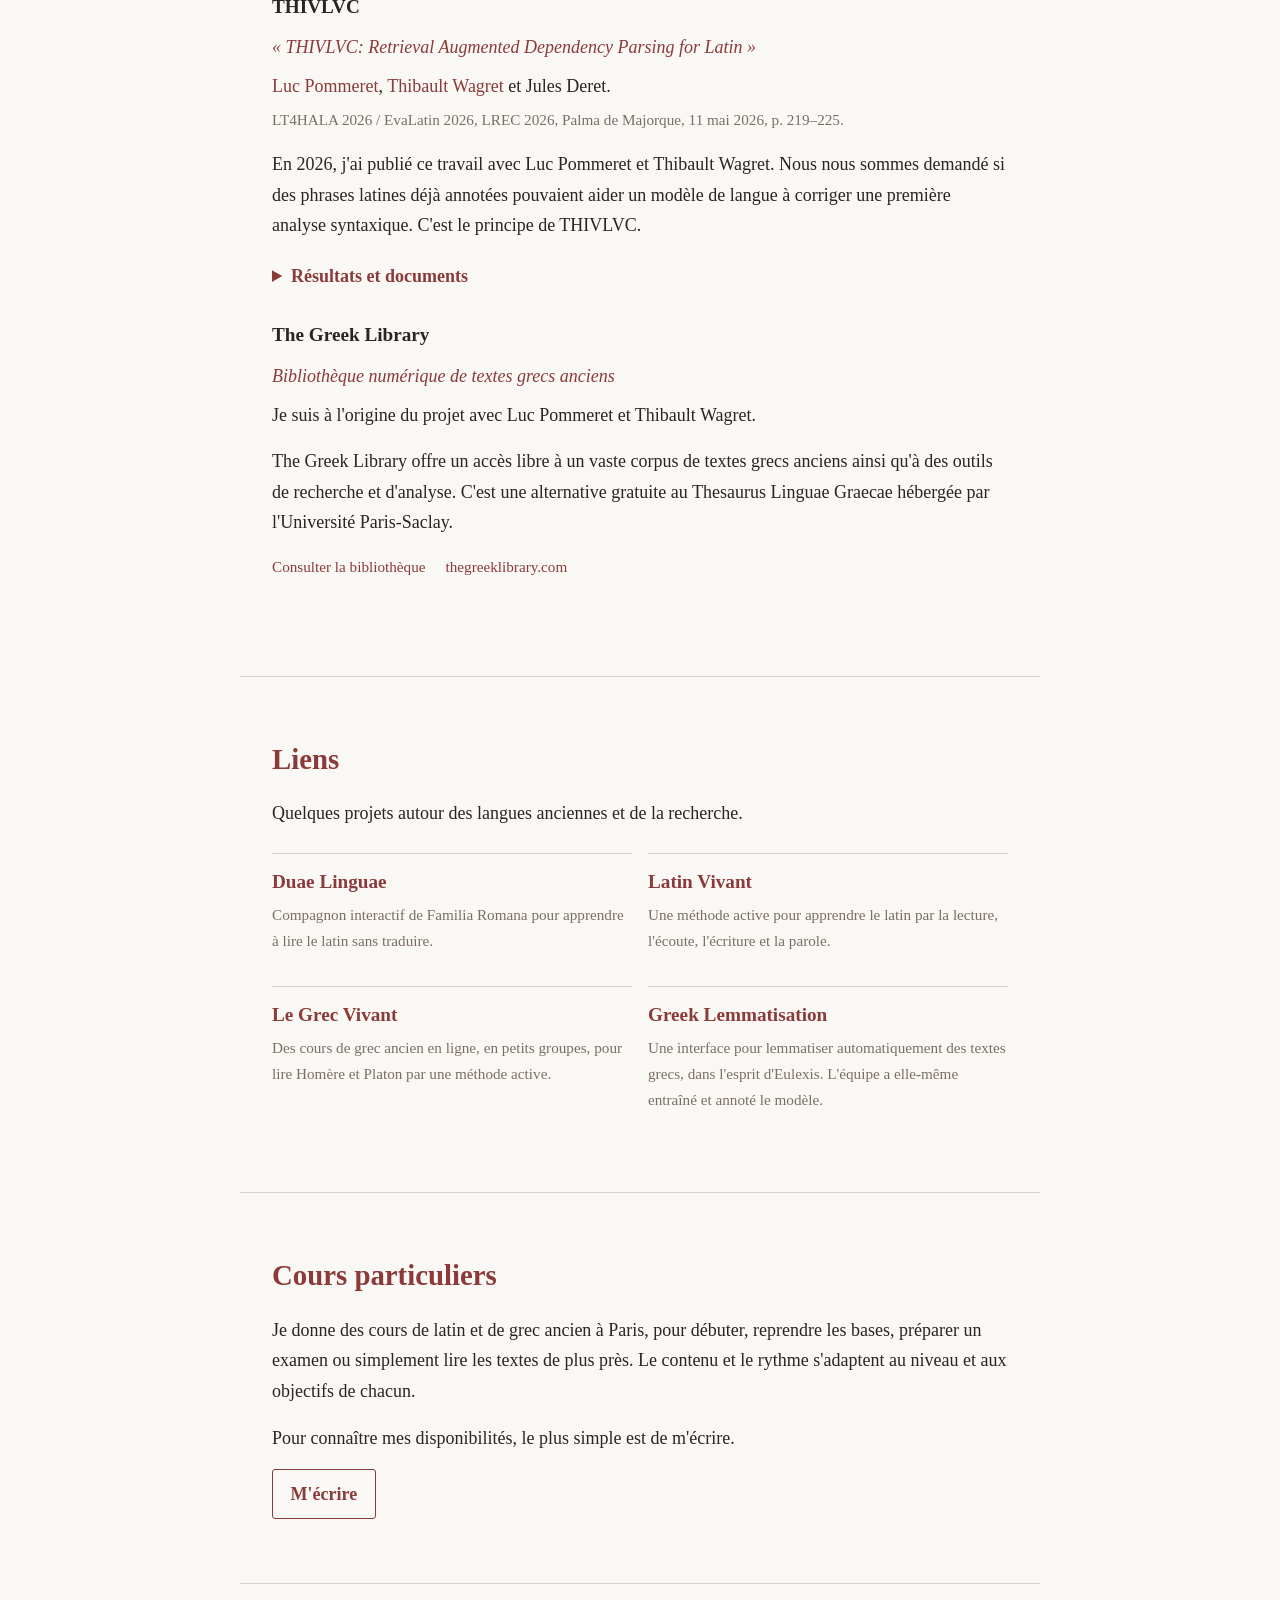
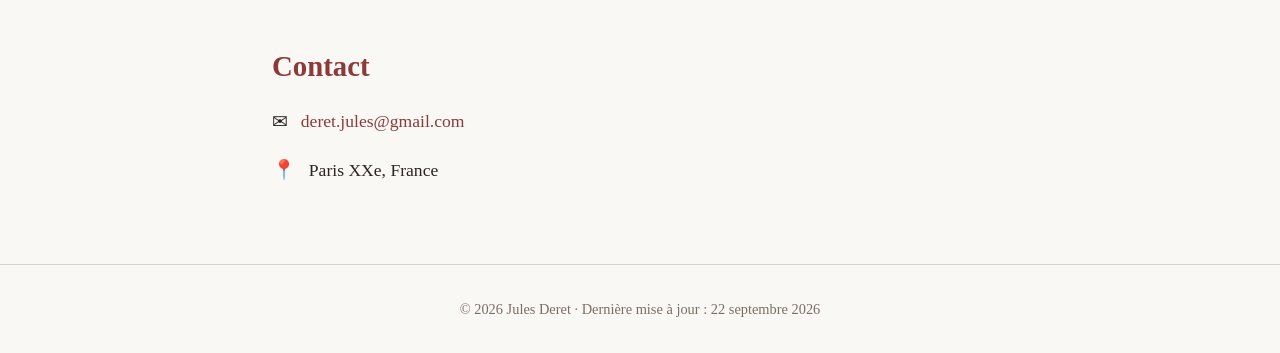
==== commit 03326a63: "Modification des informations sur TGL" ====
--- a/index.html
+++ b/index.html
@@ -424,19 +424,30 @@
               </p>
             </details>
           </article>
-          <div class="research-interests">
-            <p>
-              Je m'intéresse plus largement au traitement automatique des
-              langues anciennes et aux outils numériques pour l'étude du latin.
-            </p>
-            <p>
-              Je suis également membre de l'équipe à l'origine de
+          <article class="publication">
+            <h3>The Greek Library</h3>
+            <p class="paper-title">
               <a href="https://thegreeklibrary.pages.lisn.upsaclay.fr/"
-                >TheGreekLibrary</a
-              >, une bibliothèque numérique en libre accès de textes grecs
-              anciens, avec des outils de recherche et d'analyse.
-            </p>
-          </div>
+                >Bibliothèque numérique de textes grecs anciens</a
+              >
+            </p>
+            <p class="paper-authors">
+              Je suis à l'origine du projet avec Luc Pommeret et Thibault
+              Wagret.
+            </p>
+            <p class="paper-summary">
+              The Greek Library offre un accès libre à un vaste corpus de
+              textes grecs anciens ainsi qu'à des outils de recherche et
+              d'analyse. C'est une alternative gratuite au Thesaurus Linguae
+              Graecae hébergée par l'Université Paris-Saclay.
+            </p>
+            <p class="paper-links">
+              <a href="https://thegreeklibrary.pages.lisn.upsaclay.fr/"
+                >Consulter la bibliothèque</a
+              >
+              <a href="https://thegreeklibrary.com/">thegreeklibrary.com</a>
+            </p>
+          </article>
         </div>
       </section>
 
@@ -521,7 +532,7 @@
     <footer>
       <p>
         © 2026 Jules Deret · <span>Dernière mise à jour : </span
-        ><time datetime="2026-08-25">25 août 2026</time>
+        ><time datetime="2026-09-22">22 septembre 2026</time>
       </p>
     </footer>
 
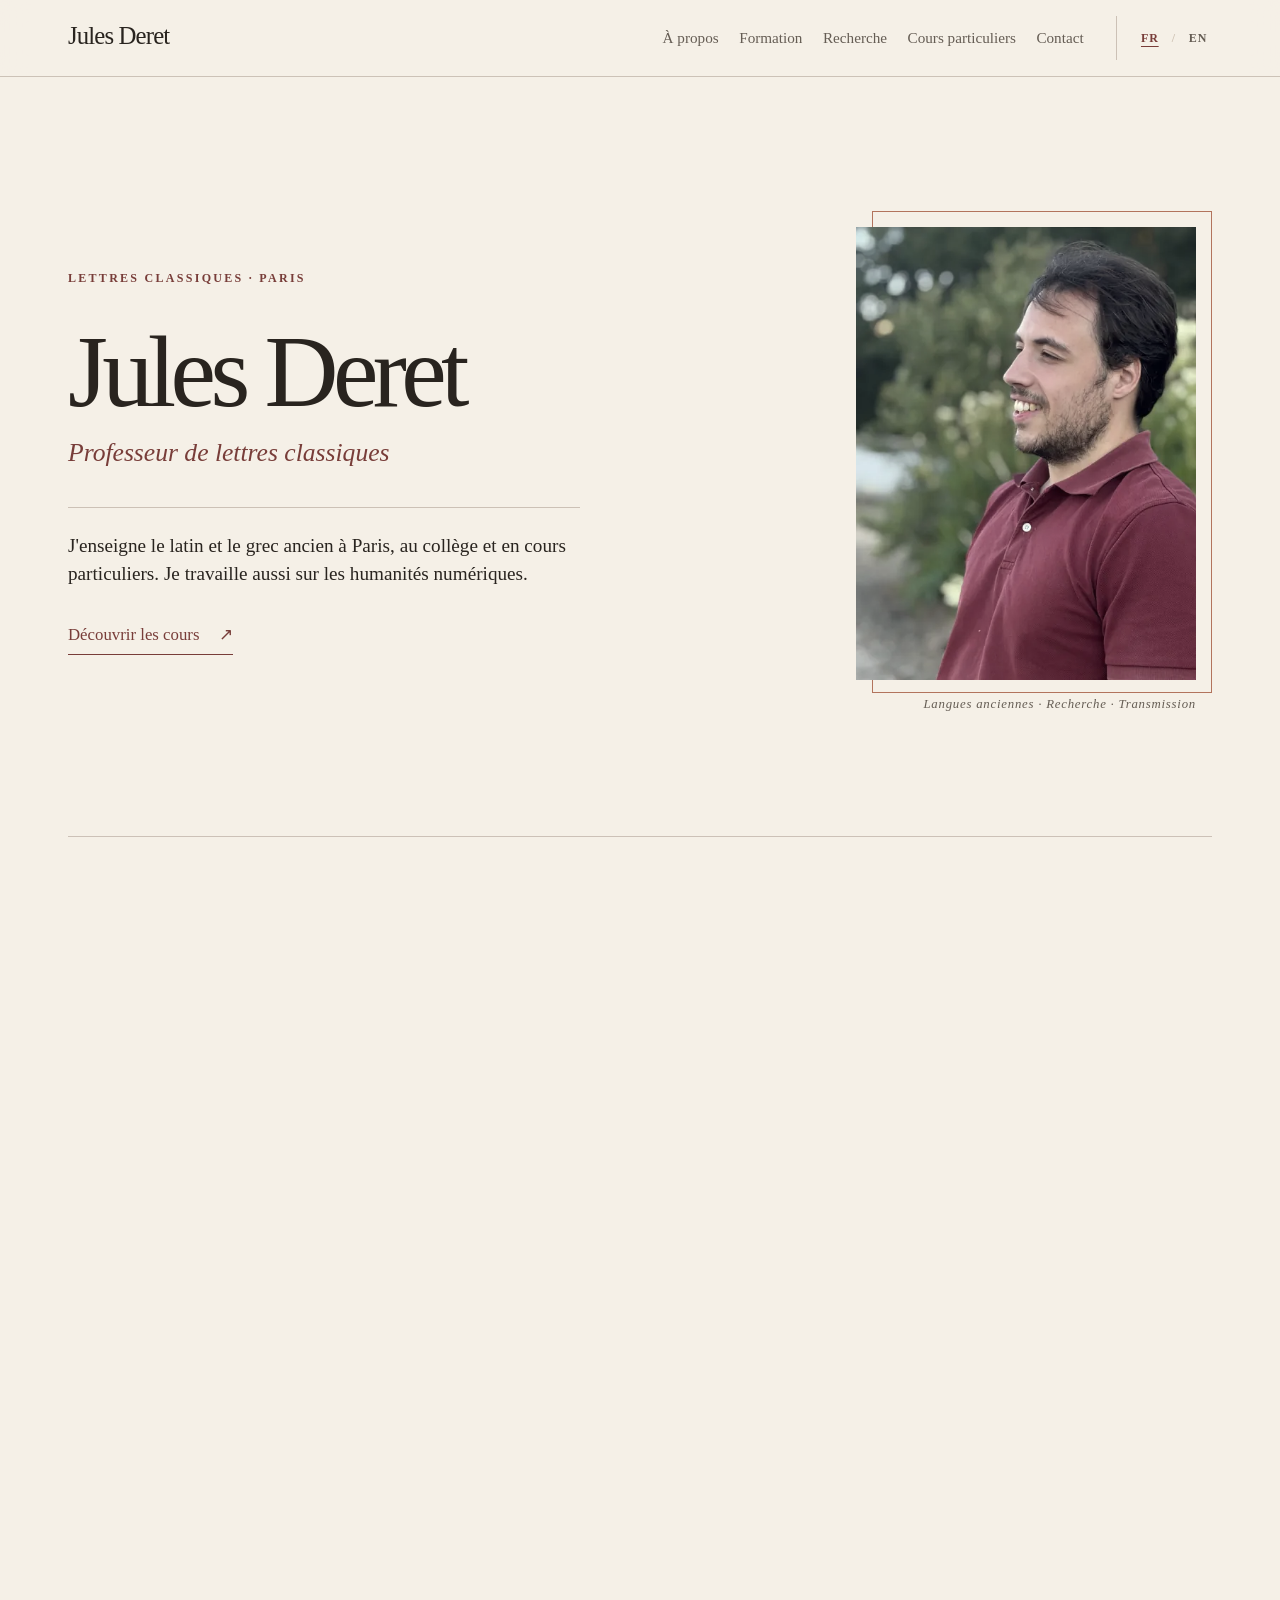
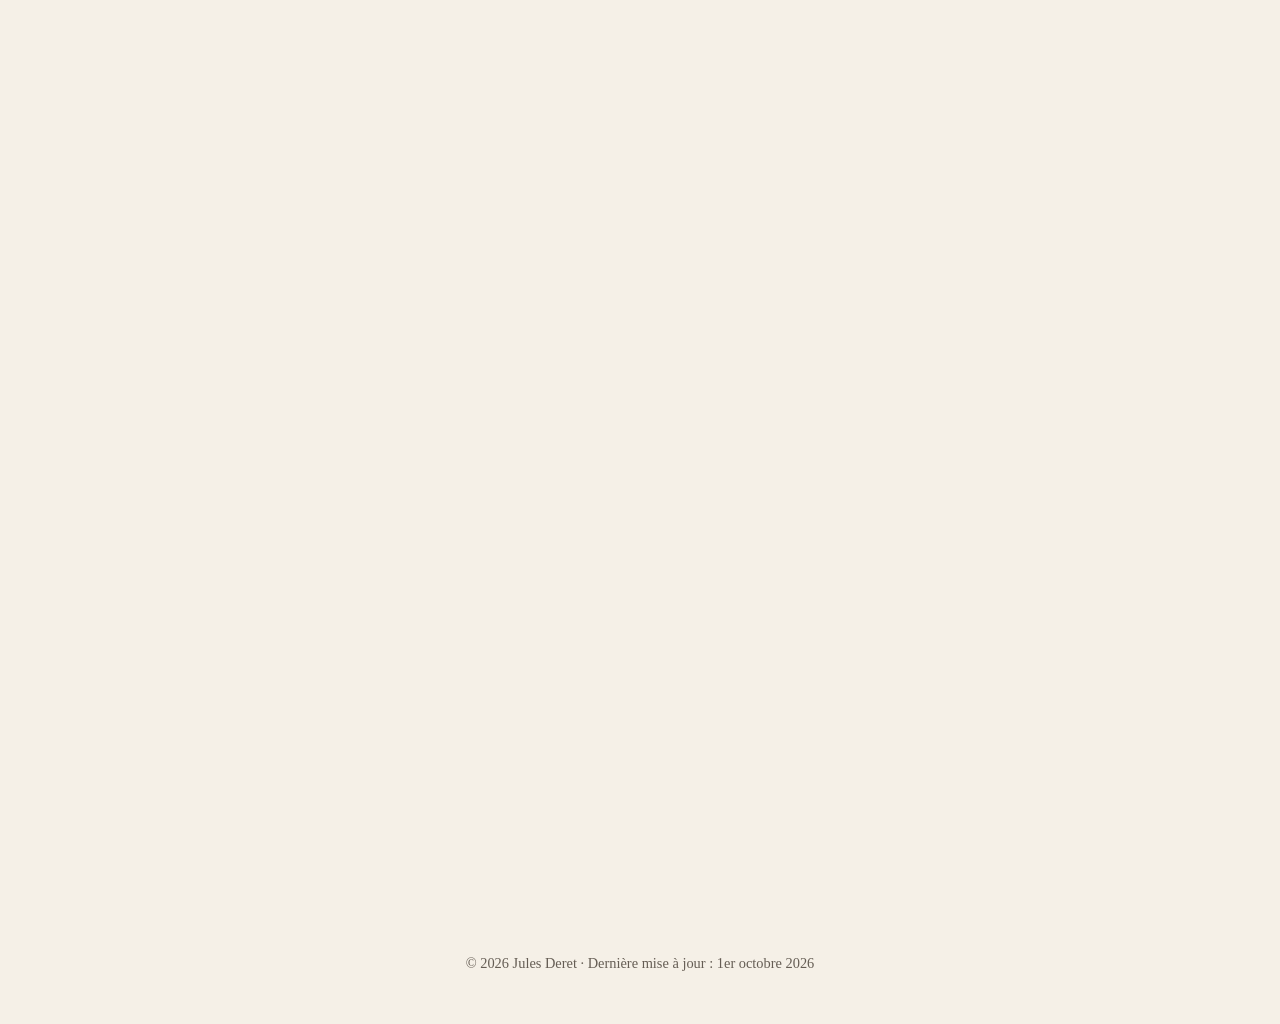
==== commit 29af30ae: "Interface et anglais" ====
--- a/index.html
+++ b/index.html
@@ -4,7 +4,7 @@
     <meta charset="UTF-8">
     <meta
       http-equiv="Content-Security-Policy"
-      content="default-src 'none'; base-uri 'none'; connect-src 'none'; font-src https://fonts.gstatic.com; form-action 'none'; frame-src 'none'; img-src 'self' data:; object-src 'none'; script-src 'self' 'sha256-FyS5soQxkVk3ih3Gfe+rKbRWhSfyf4nglQ5nKLuA5t0='; style-src 'self' https://fonts.googleapis.com; upgrade-insecure-requests"
+      content="default-src 'none'; base-uri 'none'; connect-src https://*.google-analytics.com https://*.analytics.google.com https://*.googletagmanager.com; font-src https://fonts.gstatic.com; form-action 'none'; frame-src 'none'; img-src 'self' data: https://*.google-analytics.com https://*.googletagmanager.com; object-src 'none'; script-src 'self' 'sha256-FyS5soQxkVk3ih3Gfe+rKbRWhSfyf4nglQ5nKLuA5t0=' https://www.googletagmanager.com; style-src 'self' https://fonts.googleapis.com; upgrade-insecure-requests"
    >
     <meta name="viewport" content="width=device-width, initial-scale=1.0">
     <title>Cours de latin et de grec ancien à Paris | Jules Deret</title>
@@ -15,8 +15,11 @@
     <meta name="author" content="Jules Deret">
     <meta name="robots" content="index, follow, max-image-preview:large">
     <meta name="referrer" content="strict-origin-when-cross-origin">
-    <meta name="theme-color" content="#8b3a3a">
+    <meta name="theme-color" content="#f5f0e7">
     <link rel="canonical" href="https://julesderet.fr/">
+    <link rel="alternate" hreflang="fr" href="https://julesderet.fr/">
+    <link rel="alternate" hreflang="en" href="https://julesderet.fr/en/">
+    <link rel="alternate" hreflang="x-default" href="https://julesderet.fr/">
     <link rel="icon" type="image/svg+xml" href="/favicon.svg">
     <link
       rel="alternate"
@@ -27,6 +30,7 @@
 
     <meta property="og:type" content="profile">
     <meta property="og:locale" content="fr_FR">
+    <meta property="og:locale:alternate" content="en_GB">
     <meta property="og:site_name" content="Jules Deret">
     <meta
       property="og:title"
@@ -90,7 +94,7 @@
             "name": "Cours de latin et de grec ancien à Paris | Jules Deret",
             "description": "Profil de Jules Deret, professeur de lettres classiques, enseignant de latin et de grec ancien et chercheur en humanités numériques.",
             "inLanguage": "fr-FR",
-            "dateModified": "2026-08-25",
+            "dateModified": "2026-10-01",
             "isPartOf": { "@id": "https://julesderet.fr/#website" },
             "mainEntity": { "@id": "https://julesderet.fr/#jules-deret" }
           },
@@ -235,6 +239,9 @@
         ]
       }
     </script>
+    <!-- Google Analytics -->
+    <script async src="https://www.googletagmanager.com/gtag/js?id=G-WLECZFZMRM"></script>
+    <script src="/ga.js"></script>
   </head>
 
   <body>
@@ -252,15 +259,22 @@
           <a href="#cours">Cours particuliers</a>
           <a href="#contact">Contact</a>
         </div>
-        <button
-          type="button"
-          class="hamburger"
-          aria-label="Menu"
-          aria-controls="primary-navigation"
-          aria-expanded="false"
-        >
-          ☰
-        </button>
+        <div class="header-actions">
+          <div class="language-switch" role="group" aria-label="Choisir la langue">
+            <a href="/" lang="fr" hreflang="fr" aria-current="page" aria-label="Français">FR</a>
+            <span aria-hidden="true">/</span>
+            <a href="/en/" lang="en" hreflang="en" aria-label="English">EN</a>
+          </div>
+          <button
+            type="button"
+            class="hamburger"
+            aria-label="Menu"
+            aria-controls="primary-navigation"
+            aria-expanded="false"
+          >
+            ☰
+          </button>
+        </div>
       </nav>
     </header>
 
@@ -269,6 +283,7 @@
       <section id="hero">
         <div class="hero-inner">
           <div class="hero-content">
+            <p class="eyebrow">Lettres classiques · Paris</p>
             <h1>Jules Deret</h1>
             <p class="subtitle">Professeur de lettres classiques</p>
             <p class="tagline">
@@ -276,6 +291,7 @@
               cours particuliers. Je travaille aussi sur les humanités
               numériques.
             </p>
+            <a class="hero-link" href="#cours">Découvrir les cours <span aria-hidden="true">↗</span></a>
           </div>
           <figure class="hero-figure">
             <img
@@ -285,13 +301,14 @@
                 /assets/jules-deret-480.webp 480w,
                 /assets/jules-deret-960.webp 960w
               "
-              sizes="(max-width: 768px) 240px, 300px"
+              sizes="(max-width: 600px) 300px, 360px"
               width="960"
               height="1280"
               alt="Portrait de Jules Deret"
               decoding="async"
               fetchpriority="high"
             >
+            <figcaption>Langues anciennes · Recherche · Transmission</figcaption>
           </figure>
         </div>
       </section>
@@ -532,7 +549,7 @@
     <footer>
       <p>
         © 2026 Jules Deret · <span>Dernière mise à jour : </span
-        ><time datetime="2026-09-22">22 septembre 2026</time>
+        ><time datetime="2026-10-01">1er octobre 2026</time>
       </p>
     </footer>
 
--- a/style.css
+++ b/style.css
@@ -1,301 +1,473 @@
-/* === Reset & Base === */
+/* A quiet editorial palette, shared by the French, English and Latin pages. */
 *,
 *::before,
 *::after {
-  margin: 0;
-  padding: 0;
   box-sizing: border-box;
 }
 
 :root {
-  --bg: #faf8f5;
-  --text: #2c2420;
-  --accent: #8b3a3a;
-  --accent-hover: #6f2929;
-  --accent-light: #c97a5a;
-  --muted: #7a6e64;
-  --border: #d9d0c7;
-  --card-bg: #ffffff;
-  --shadow: 0 2px 12px rgba(44, 36, 32, 0.08);
+  --bg: #f5f0e7;
+  --paper: #fbf8f2;
+  --text: #29241f;
+  --muted: #655d54;
+  --accent: #783d39;
+  --accent-hover: #532925;
+  --accent-light: #b2745d;
+  --border: #cfc3b4;
+  --rule: rgba(97, 72, 57, 0.28);
+  --card-bg: #f9f5ee;
 }
 
 html {
   scroll-behavior: smooth;
-  scroll-padding-top: 80px;
+  scroll-padding-top: 100px;
 }
 
 body {
-  font-family: "EB Garamond", "Garamond", "Georgia", serif;
+  margin: 0;
   background: var(--bg);
   color: var(--text);
-  line-height: 1.7;
-  font-size: 18px;
-}
-
-/* === Typography === */
-h1,
-h2,
+  font: 19px/1.65 "EB Garamond", Garamond, Georgia, serif;
+  -webkit-font-smoothing: antialiased;
+}
+
+body::before {
+  content: "";
+  position: fixed;
+  inset: 0;
+  z-index: -1;
+  pointer-events: none;
+  opacity: 0.28;
+  background-image: radial-gradient(rgba(89, 69, 49, 0.18) 0.35px, transparent 0.5px);
+  background-size: 6px 6px;
+}
+
+h1, h2, h3, p, figure, dl {
+  margin: 0;
+}
+
+h1, h2, h3 {
+  font-weight: 500;
+  line-height: 1.1;
+}
+
+h1 {
+  font-size: clamp(4.25rem, 8vw, 7.75rem);
+  letter-spacing: -0.055em;
+  text-wrap: balance;
+}
+
+html[lang="la"] h1 {
+  font-size: clamp(2.8rem, 5vw, 4.5rem);
+  letter-spacing: -0.035em;
+}
+
+h2 {
+  color: var(--accent);
+  font-size: clamp(2rem, 3.2vw, 3rem);
+  letter-spacing: -0.025em;
+}
+
 h3 {
-  font-weight: 600;
-  line-height: 1.3;
-}
-
-h1 {
-  font-size: 3rem;
-  letter-spacing: 0.01em;
-}
-
-h2 {
-  font-size: 1.8rem;
-  margin-bottom: 1.25rem;
-  color: var(--accent);
-}
-
-h3 {
-  font-size: 1.2rem;
-  margin-bottom: 0.8rem;
-  color: var(--text);
+  font-size: 1.45rem;
 }
 
 a {
   color: var(--accent);
   text-decoration: none;
-  transition: color 0.2s;
+  text-underline-offset: 0.18em;
+  transition: color 200ms ease;
 }
 
 a:hover {
   color: var(--accent-hover);
 }
 
+p a:not(.cta),
+.paper-links a,
+.resource-card h3 a {
+  text-decoration: underline;
+  text-decoration-color: var(--accent-light);
+  text-decoration-thickness: 1px;
+  transition: color 200ms ease, text-decoration-color 200ms ease;
+}
+
+p a:hover,
+.paper-links a:hover,
+.resource-card h3 a:hover {
+  text-decoration-color: currentColor;
+}
+
 a:focus-visible,
-button:focus-visible {
-  outline: 3px solid var(--accent-light);
-  outline-offset: 3px;
-}
-
-/* === Navigation === */
+button:focus-visible,
+summary:focus-visible {
+  outline: 2px solid var(--accent);
+  outline-offset: 4px;
+}
+
 header {
-  position: fixed;
+  position: sticky;
   top: 0;
-  left: 0;
-  right: 0;
   z-index: 100;
-  background: rgba(250, 248, 245, 0.95);
-  backdrop-filter: blur(8px);
-  border-bottom: 1px solid var(--border);
+  border-bottom: 1px solid var(--rule);
+  background: rgba(245, 240, 231, 0.94);
+  backdrop-filter: blur(14px);
 }
 
 nav {
-  max-width: 1000px;
+  max-width: 1240px;
+  min-height: 76px;
   margin: 0 auto;
-  padding: 0 2rem;
-  height: 64px;
+  padding: 0 clamp(1.25rem, 4vw, 3rem);
   display: flex;
   align-items: center;
-  justify-content: space-between;
+  gap: 2rem;
+}
+
+.nav-left {
+  flex: 1 0 auto;
 }
 
 .logo {
-  font-size: 1.3rem;
-  font-weight: 600;
-  letter-spacing: 0.03em;
+  display: inline-block;
   color: var(--text);
-}
-
-.nav-right {
+  font-size: 1.55rem;
+  letter-spacing: -0.035em;
+  line-height: 1;
+}
+
+.logo:hover {
+  color: var(--accent);
+}
+
+.nav-right,
+.header-actions,
+.language-switch {
   display: flex;
   align-items: center;
-  gap: 1.5rem;
+}
+
+.nav-right {
+  gap: clamp(0.8rem, 1.6vw, 1.6rem);
 }
 
 .nav-right a {
+  position: relative;
+  padding: 0.3rem 0;
+  color: var(--muted);
   font-size: 0.95rem;
+  white-space: nowrap;
+}
+
+.nav-right a::after {
+  content: "";
+  position: absolute;
+  left: 0;
+  right: 100%;
+  bottom: 0;
+  height: 1px;
+  background: var(--accent);
+  transition: right 240ms ease;
+}
+
+.nav-right a:hover::after,
+.nav-right a:focus-visible::after {
+  right: 0;
+}
+
+.header-actions {
+  gap: 0.5rem;
+}
+
+.language-switch {
+  gap: 0.5rem;
+  padding-left: 1.2rem;
+  border-left: 1px solid var(--rule);
+  white-space: nowrap;
+  font: 600 0.75rem/1.2 Georgia, serif;
+  letter-spacing: 0.07em;
+}
+
+.language-switch a {
+  display: grid;
+  place-items: center;
+  min-width: 28px;
+  min-height: 44px;
   color: var(--muted);
-  transition: color 0.2s;
-}
-
-.nav-right a:hover {
-  color: var(--accent);
-}
-
-/* Hamburger */
+}
+
+.language-switch a[aria-current="page"] {
+  color: var(--accent);
+  text-decoration: underline;
+  text-underline-offset: 0.35em;
+}
+
+.language-switch span {
+  color: var(--border);
+}
+
 .hamburger {
   display: none;
-  min-width: 44px;
-  min-height: 44px;
-  font-size: 1.5rem;
+  width: 44px;
+  height: 44px;
+  padding: 0;
+  border: 0;
   background: none;
-  border: none;
+  color: var(--text);
+  font: 1.4rem Georgia, serif;
   cursor: pointer;
-  color: var(--text);
-}
-
-/* === Hero === */
+}
+
+main {
+  counter-reset: chapter;
+}
+
+section {
+  max-width: 1120px;
+  margin: 0 auto;
+}
+
 #hero {
-  max-width: 1100px;
-  min-height: 66vh;
+  position: relative;
+  max-width: 1240px;
+  min-height: min(760px, calc(100svh - 76px));
+  padding: clamp(4rem, 8vw, 7rem) clamp(1.25rem, 4vw, 3rem) clamp(4rem, 7vw, 6rem);
   display: flex;
   align-items: center;
-  justify-content: center;
-  padding: 120px 2rem 60px;
+}
+
+#hero::after {
+  content: "";
+  position: absolute;
+  right: clamp(1.25rem, 4vw, 3rem);
+  bottom: 0;
+  left: clamp(1.25rem, 4vw, 3rem);
+  height: 1px;
+  background: var(--rule);
 }
 
 .hero-inner {
   width: 100%;
   display: grid;
-  grid-template-columns: minmax(0, 1fr) minmax(240px, 300px);
+  grid-template-columns: minmax(0, 1.35fr) minmax(265px, 0.7fr);
   align-items: center;
-  gap: clamp(2rem, 6vw, 4.5rem);
+  gap: clamp(3rem, 8vw, 8rem);
 }
 
 .hero-content {
-  text-align: left;
+  position: relative;
+  z-index: 1;
+}
+
+.eyebrow {
+  margin-bottom: 1.8rem;
+  color: var(--accent);
+  font: 600 0.75rem/1.3 Georgia, serif;
+  letter-spacing: 0.19em;
+  text-transform: uppercase;
 }
 
 .hero-content h1 {
-  margin-bottom: 0.5rem;
+  margin-bottom: 0.25rem;
+}
+
+.subtitle {
+  color: var(--accent);
+  font-size: clamp(1.45rem, 2vw, 2rem);
+  font-style: italic;
+}
+
+.tagline {
+  max-width: 32rem;
+  margin-top: 2rem;
+  padding-top: 1.5rem;
+  border-top: 1px solid var(--rule);
+  font-size: clamp(1.2rem, 1.5vw, 1.45rem);
+  line-height: 1.5;
+}
+
+.hero-link {
+  display: inline-flex;
+  align-items: center;
+  gap: 1.2rem;
+  margin-top: 2rem;
+  padding-bottom: 0.35rem;
+  border-bottom: 1px solid var(--accent);
+  font-size: 1.05rem;
+}
+
+.hero-link span {
+  transition: transform 200ms ease;
+}
+
+.hero-link:hover span {
+  transform: translate(3px, -3px);
 }
 
 .hero-figure {
-  margin: 0;
+  position: relative;
+  padding: 1rem 1rem 0 0;
+}
+
+.hero-figure::before {
+  content: "";
+  position: absolute;
+  top: 0;
+  right: 0;
+  bottom: 1.4rem;
+  left: 1rem;
+  border: 1px solid var(--accent-light);
 }
 
 .hero-portrait {
+  position: relative;
   display: block;
   width: 100%;
   height: auto;
   aspect-ratio: 3 / 4;
   object-fit: cover;
-  border: 1px solid var(--border);
-  border-radius: 3px;
-}
-
-.subtitle {
-  font-size: 1.3rem;
+  filter: saturate(0.76) sepia(0.08);
+}
+
+.hero-figure figcaption {
+  margin-top: 0.9rem;
   color: var(--muted);
+  font-size: 0.8rem;
   font-style: italic;
-  margin-bottom: 0.5rem;
-}
-
-.tagline {
-  font-size: 1.1rem;
-  color: var(--text);
-  margin-top: 1rem;
-  max-width: 42rem;
+  letter-spacing: 0.06em;
+  text-align: right;
+}
+
+main > section:not(#hero) {
+  display: grid;
+  grid-template-columns: minmax(170px, 0.42fr) minmax(0, 1fr);
+  gap: clamp(2.25rem, 5vw, 5rem);
+  padding: clamp(4rem, 8vw, 7rem) clamp(1.25rem, 4vw, 3rem);
+  border-bottom: 1px solid var(--rule);
+  counter-increment: chapter;
+}
+
+main > section:not(#hero) h2::before {
+  content: counter(chapter, decimal-leading-zero) " / ";
+  display: block;
+  margin-bottom: 1rem;
+  color: var(--accent-light);
+  font: 600 0.75rem/1.2 Georgia, serif;
+  letter-spacing: 0.15em;
+}
+
+.section-content {
+  min-width: 0;
+  font-size: 1.13rem;
+}
+
+.section-content > p + p {
+  margin-top: 1.25rem;
+}
+
+#about .section-content > p:first-child {
+  font-size: clamp(1.35rem, 2vw, 1.75rem);
+  line-height: 1.45;
 }
 
 .identity-summary {
-  font-size: 1.08rem;
-  font-weight: 500;
+  font-size: 1.25rem;
+  margin-bottom: 1.25rem;
+}
+
+.quick-facts {
+  margin-top: 2rem;
+}
+
+.quick-facts h3 {
   margin-bottom: 1rem;
-}
-
-.quick-facts {
-  margin-top: 1.75rem;
 }
 
 .quick-facts dl {
   display: grid;
   grid-template-columns: repeat(2, minmax(0, 1fr));
-  gap: 1px;
-  overflow: hidden;
-  border: 1px solid var(--border);
-  border-radius: 8px;
-  background: var(--border);
+  gap: 1rem;
 }
 
 .quick-facts dl > div {
-  padding: 1rem 1.15rem;
-  background: var(--card-bg);
+  padding-top: 0.8rem;
+  border-top: 1px solid var(--rule);
 }
 
 .quick-facts dt {
+  color: var(--accent);
+  font: 600 0.75rem/1.3 Georgia, serif;
+  letter-spacing: 0.08em;
+  text-transform: uppercase;
+}
+
+.quick-facts dd {
+  margin: 0.4rem 0 0;
+}
+
+.timeline {
+  border-top: 1px solid var(--rule);
+}
+
+.timeline-item {
+  display: grid;
+  grid-template-columns: 120px minmax(0, 1fr);
+  gap: 1.5rem;
+  padding: 1.4rem 0;
+  border-bottom: 1px solid var(--rule);
+}
+
+.timeline-item strong {
+  font-weight: 600;
+  font-size: 1.23rem;
+}
+
+.year {
+  padding-top: 0.35rem;
+  color: var(--accent);
+  font: 600 0.75rem/1.4 Georgia, serif;
+  font-variant-numeric: tabular-nums;
+  letter-spacing: 0.04em;
+}
+
+.timeline-item p {
+  margin-top: 0.35rem;
   color: var(--muted);
-  font-size: 0.85rem;
-  font-weight: 600;
-  letter-spacing: 0.04em;
-  text-transform: uppercase;
-}
-
-.quick-facts dd {
+  font-size: 1rem;
+}
+
+.publication {
+  padding: 1.8rem 0 2.4rem;
+  border-top: 1px solid var(--rule);
+}
+
+.publication + .publication {
   margin-top: 0.2rem;
 }
 
-/* === Sections === */
-section {
-  max-width: 800px;
-  margin: 0 auto;
-  padding: 4rem 2rem;
-}
-
-section + section {
-  border-top: 1px solid var(--border);
-}
-
-.section-content {
-  margin-top: 1rem;
-}
-
-.section-content > p + p {
-  margin-top: 1rem;
-}
-
-/* === Timeline === */
-.timeline {
-  display: flex;
-  flex-direction: column;
-  gap: 1.5rem;
-}
-
-.timeline-item {
-  display: flex;
-  gap: 1.5rem;
-  align-items: baseline;
-}
-
-.year {
-  min-width: 110px;
-  font-size: 0.95rem;
-  color: var(--muted);
-  font-variant-numeric: tabular-nums;
-  flex-shrink: 0;
-}
-
-.timeline-item p {
-  color: var(--muted);
-  font-size: 0.95rem;
-  margin-top: 2px;
-}
-
-/* === Publication === */
-.publication,
-.research-interests {
-  margin-bottom: 2rem;
-}
-
-.research-interests {
-  padding-top: 1.25rem;
-  border-top: 1px solid var(--border);
+.publication h3 {
+  color: var(--text);
+  font-size: 1.75rem;
 }
 
 .paper-title {
+  margin: 0.7rem 0;
+  font-size: 1.2rem;
   font-style: italic;
-  margin: 0.5rem 0;
 }
 
 .paper-authors {
   margin-bottom: 0.35rem;
 }
 
-.paper-venue {
+.paper-venue,
+.paper-note {
   color: var(--muted);
-  font-size: 0.95rem;
+  font-size: 1rem;
 }
 
 .paper-note {
-  margin-top: 0.8rem;
-  font-size: 0.9rem;
-  color: var(--muted);
+  margin-top: 0.7rem;
   font-style: italic;
 }
 
@@ -307,33 +479,41 @@
 
 .paper-result {
   padding-left: 1rem;
-  border-left: 3px solid var(--accent-light);
+  border-left: 2px solid var(--accent-light);
 }
 
 .publication-details {
-  margin-top: 1.25rem;
+  margin-top: 1.4rem;
 }
 
 .publication-details summary {
+  width: fit-content;
+  color: var(--accent);
+  font-weight: 600;
   cursor: pointer;
-  color: var(--accent);
-  font-weight: 600;
-}
-
-.publication-details summary:focus-visible {
-  outline: 3px solid var(--accent-light);
-  outline-offset: 3px;
+}
+
+.publication-details[open] summary {
+  margin-bottom: 1rem;
 }
 
 .paper-links {
   display: flex;
   flex-wrap: wrap;
-  gap: 0.5rem 1.25rem;
-  margin-top: 1rem;
-  font-size: 0.95rem;
-}
-
-/* === Resources === */
+  gap: 0.4rem 1.25rem;
+  margin-top: 1.2rem;
+  font-size: 1rem;
+}
+
+.research-interests {
+  padding-top: 1.5rem;
+  border-top: 1px solid var(--rule);
+}
+
+.research-interests h3 {
+  margin-bottom: 0.6rem;
+}
+
 .resources-intro {
   margin-bottom: 1.5rem;
 }
@@ -341,225 +521,195 @@
 .resource-grid {
   display: grid;
   grid-template-columns: repeat(2, minmax(0, 1fr));
-  gap: 1rem;
+  gap: 2rem 2.5rem;
 }
 
 .resource-card {
-  border-top: 1px solid var(--border);
-  padding: 1rem 0;
+  padding-top: 1rem;
+  border-top: 1px solid var(--rule);
 }
 
 .resource-card h3 {
-  margin-bottom: 0.45rem;
+  margin-bottom: 0.5rem;
 }
 
 .resource-card p {
   color: var(--muted);
-  font-size: 0.95rem;
-}
-
-/* === Skills === */
+  font-size: 1rem;
+}
+
 .skills-grid {
   display: grid;
-  grid-template-columns: 1fr 1fr;
+  grid-template-columns: repeat(2, minmax(0, 1fr));
   gap: 1.5rem;
 }
 
 .skill-card {
+  padding: 1.25rem;
+  border: 1px solid var(--rule);
   background: var(--card-bg);
-  border: 1px solid var(--border);
-  border-radius: 8px;
-  padding: 1.5rem;
+}
+
+.skill-card h3 {
+  margin-bottom: 0.8rem;
 }
 
 .skill-card ul {
+  margin: 0;
+  padding: 0;
   list-style: none;
 }
 
-.skill-card li {
-  padding: 4px 0;
-  font-size: 0.95rem;
-}
-
-/* === Cours === */
 #cours ul {
-  list-style: disc;
-  margin-left: 1.5rem;
-  margin-top: 0.8rem;
-  margin-bottom: 0.8rem;
-}
-
-#cours li {
-  padding: 4px 0;
+  margin: 0.8rem 0 0.8rem 1.5rem;
 }
 
 .cta {
   display: inline-flex;
   align-items: center;
   justify-content: center;
-  min-height: 44px;
-  margin-top: 1rem;
-  padding: 0.55rem 1.1rem;
+  min-height: 48px;
+  margin-top: 1.5rem;
+  padding: 0.6rem 1.4rem;
   border: 1px solid var(--accent);
-  border-radius: 3px;
-  background: transparent;
-  color: var(--accent);
+  color: var(--paper);
+  background: var(--accent);
   font-weight: 600;
+  transition: color 220ms ease, background 220ms ease, transform 220ms ease;
 }
 
 .cta:hover {
+  color: var(--paper);
   background: var(--accent-hover);
-  color: #fff;
-}
-
-/* === FAQ === */
+  transform: translateY(-2px);
+}
+
 .faq-list {
   display: grid;
   gap: 0.75rem;
 }
 
 .faq-list details {
-  background: var(--card-bg);
-  border: 1px solid var(--border);
-  border-radius: 8px;
-  padding: 1rem 1.25rem;
+  padding: 1rem 0;
+  border-top: 1px solid var(--rule);
 }
 
 .faq-list summary {
-  cursor: pointer;
   color: var(--text);
   font-weight: 600;
-}
-
-.faq-list summary:focus-visible {
-  outline: 3px solid var(--accent-light);
-  outline-offset: 3px;
+  cursor: pointer;
 }
 
 .faq-list p {
   margin-top: 0.75rem;
 }
 
-/* === Contact === */
+address.contact-info {
+  font-style: normal;
+}
+
 .contact-info p {
   display: flex;
+  gap: 0.8rem;
   align-items: center;
-  gap: 0.8rem;
   margin-bottom: 0.8rem;
-  font-size: 1.1rem;
-}
-
-address.contact-info {
-  font-style: normal;
+  font-size: 1.2rem;
 }
 
 .contact-icon {
-  font-size: 1.2rem;
-}
-
-/* === Footer === */
+  width: 1.25rem;
+  color: var(--accent);
+  font-size: 1rem;
+  text-align: center;
+}
+
 footer {
-  text-align: center;
-  padding: 2rem;
+  padding: 2.5rem 1.25rem 3rem;
   color: var(--muted);
   font-size: 0.9rem;
-  border-top: 1px solid var(--border);
-}
-
-/* === Mobile === */
-@media (max-width: 768px) {
+  text-align: center;
+}
+
+@media (prefers-reduced-motion: no-preference) {
+  .hero-content > *,
+  .hero-figure {
+    animation: enter 700ms both cubic-bezier(0.2, 0.7, 0.25, 1);
+  }
+
+  .hero-content > :nth-child(2) { animation-delay: 80ms; }
+  .hero-content > :nth-child(3) { animation-delay: 150ms; }
+  .hero-content > :nth-child(4) { animation-delay: 220ms; }
+  .hero-content > :nth-child(5) { animation-delay: 290ms; }
+  .hero-figure { animation-delay: 160ms; }
+
+  .will-reveal {
+    opacity: 0;
+    transform: translateY(20px);
+    transition: opacity 650ms ease, transform 650ms cubic-bezier(0.2, 0.7, 0.25, 1);
+  }
+
+  .will-reveal.is-visible {
+    opacity: 1;
+    transform: none;
+  }
+}
+
+@keyframes enter {
+  from { opacity: 0; transform: translateY(18px); }
+  to { opacity: 1; transform: none; }
+}
+
+@media (max-width: 960px) {
+  nav { gap: 1rem; }
+  .nav-right { gap: 0.7rem; }
+  .nav-right a { font-size: 0.87rem; }
+  .hero-inner { gap: 3rem; }
+}
+
+@media (max-width: 780px) {
+  html { scroll-padding-top: 76px; }
+  nav { min-height: 68px; }
+  .nav-left { flex: 1; }
   .nav-right {
     display: none;
     position: absolute;
-    top: 64px;
+    top: 68px;
     left: 0;
     right: 0;
-    flex-direction: column;
-    background: rgba(250, 248, 245, 0.98);
-    border-bottom: 1px solid var(--border);
-    padding: 1rem 2rem;
-    gap: 0.8rem;
+    padding: 0.8rem 1.25rem 1.25rem;
+    border-bottom: 1px solid var(--rule);
+    background: var(--bg);
+    box-shadow: 0 18px 25px rgba(41, 36, 31, 0.08);
   }
-
-  .nav-right.open {
-    display: flex;
-  }
-
-  .nav-right a {
-    width: 100%;
-    min-height: 44px;
-    display: flex;
-    align-items: center;
-  }
-
-  .hamburger {
-    display: block;
-  }
-
-  h1 {
-    font-size: 2.2rem;
-  }
-
-  #hero {
-    padding-top: 100px;
-  }
-
-  .hero-inner {
-    grid-template-columns: 1fr;
-    gap: 2rem;
-  }
-
-  .hero-content {
-    text-align: center;
-  }
-
-  .hero-figure {
-    width: min(240px, 72vw);
-    margin: 0 auto;
-    grid-row: 1;
-  }
-
-  .hero-portrait {
-    width: 100%;
-  }
-
-  .subtitle {
-    font-size: 1.1rem;
-  }
-
-  .timeline-item {
-    flex-direction: column;
-    gap: 0.2rem;
-  }
-
-  .year {
-    min-width: auto;
-  }
-
-  .skills-grid {
-    grid-template-columns: 1fr;
-  }
-
-  .quick-facts dl {
-    grid-template-columns: 1fr;
-  }
-
-  .resource-grid {
-    grid-template-columns: 1fr;
-  }
+  .nav-right.open { display: flex; flex-direction: column; align-items: stretch; gap: 0; }
+  .nav-right a { display: flex; align-items: center; min-height: 44px; font-size: 1.1rem; }
+  .hamburger { display: block; }
+  .language-switch { padding-left: 0; border: 0; }
+  #hero { min-height: 0; padding-top: 4rem; }
+  .hero-inner { grid-template-columns: minmax(0, 1fr) minmax(190px, 0.65fr); gap: 2rem; }
+  h1 { font-size: clamp(3.5rem, 8vw, 5rem); }
+  main > section:not(#hero) { grid-template-columns: 1fr; gap: 1.8rem; }
+}
+
+@media (max-width: 600px) {
+  body { font-size: 18px; }
+  .logo { font-size: 1.4rem; }
+  #hero { padding-top: 3rem; padding-bottom: 4rem; }
+  .hero-inner { grid-template-columns: 1fr; gap: 2.5rem; }
+  .hero-figure { width: min(300px, 78vw); margin-left: auto; }
+  .eyebrow { margin-bottom: 1.2rem; }
+  .tagline { margin-top: 1.4rem; padding-top: 1.2rem; }
+  main > section:not(#hero) { padding-top: 4rem; padding-bottom: 4rem; }
+  .timeline-item { grid-template-columns: 1fr; gap: 0.3rem; }
+  .resource-grid, .skills-grid, .quick-facts dl { grid-template-columns: 1fr; gap: 1.2rem; }
 }
 
 @media (prefers-reduced-motion: reduce) {
-  html {
-    scroll-behavior: auto;
-  }
-
-  *,
-  *::before,
-  *::after {
-    scroll-behavior: auto !important;
-    transition-duration: 0.01ms !important;
+  html { scroll-behavior: auto; }
+  *, *::before, *::after {
     animation-duration: 0.01ms !important;
     animation-iteration-count: 1 !important;
+    transition-duration: 0.01ms !important;
+    scroll-behavior: auto !important;
   }
 }
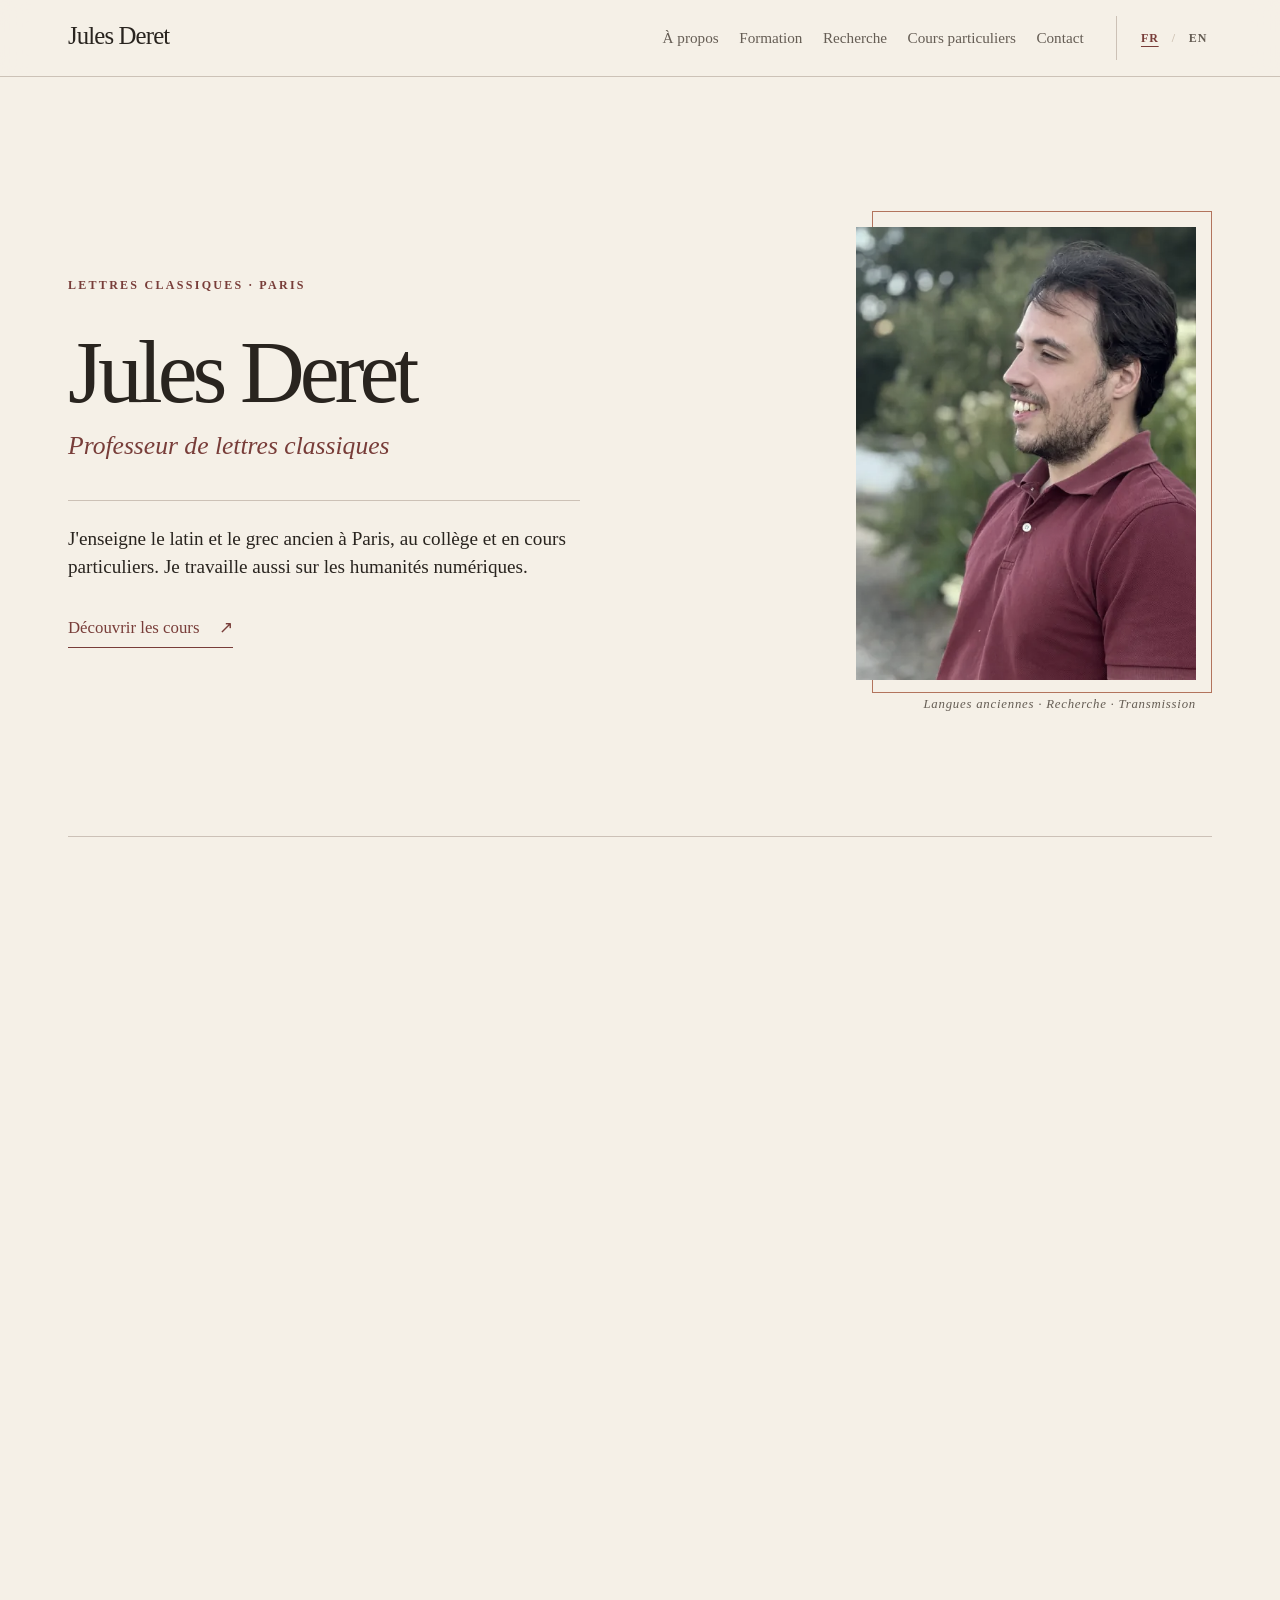
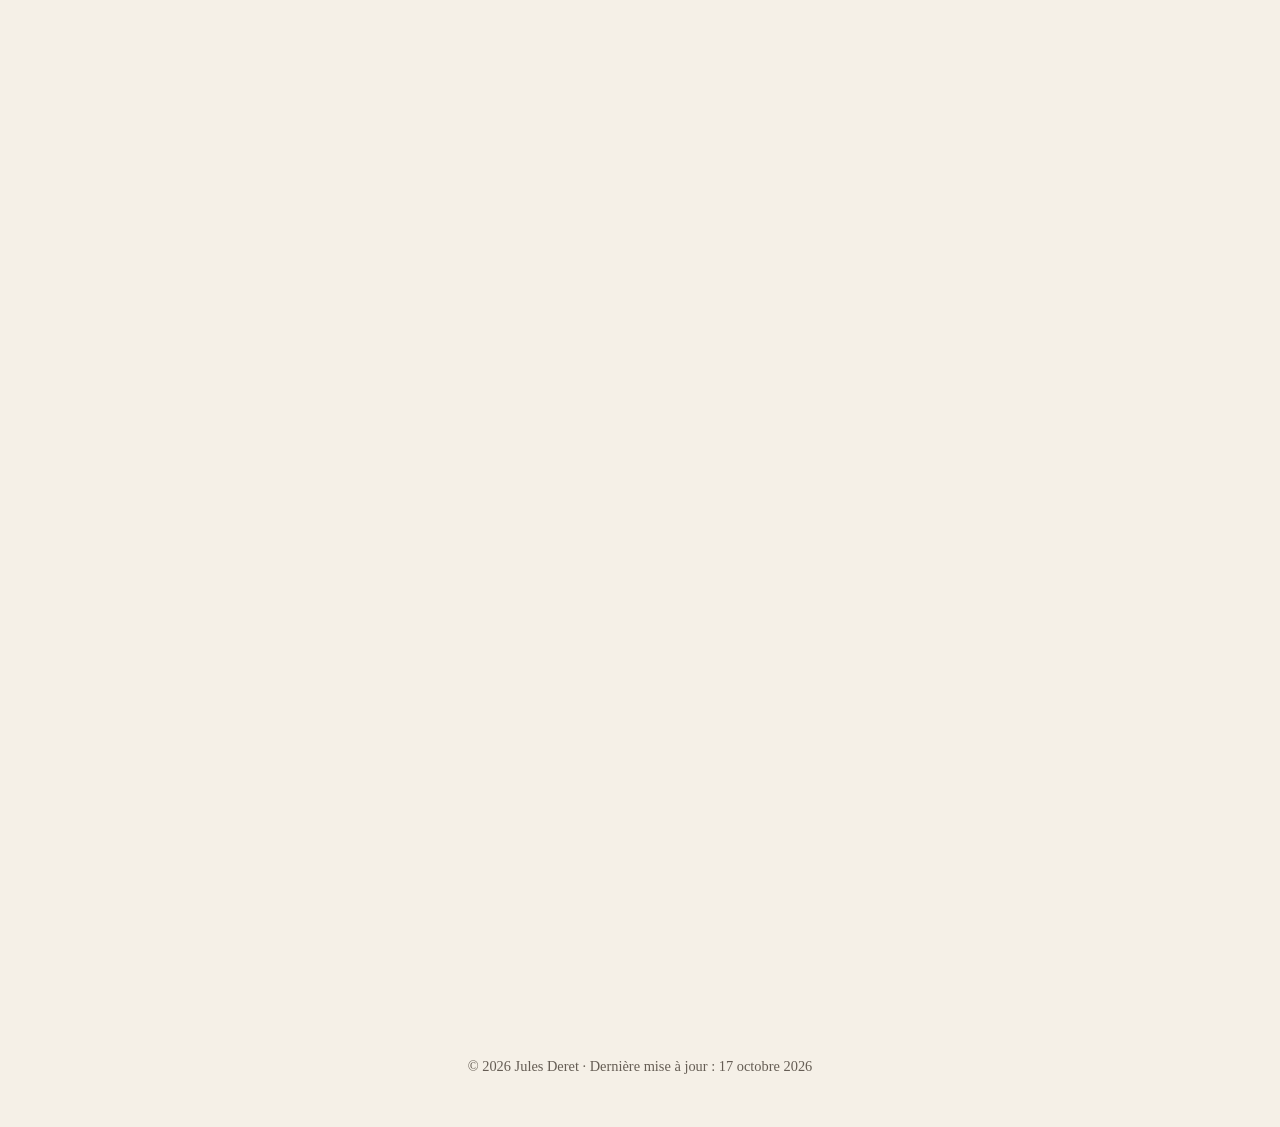
==== commit a09becd5: "Ajoute les liens GitHub et X à la section Contact Ajoute github.com/jderet et @JulesDeret aux sectio" ====
--- a/index.html
+++ b/index.html
@@ -94,7 +94,7 @@
             "name": "Cours de latin et de grec ancien à Paris | Jules Deret",
             "description": "Profil de Jules Deret, professeur de lettres classiques, enseignant de latin et de grec ancien et chercheur en humanités numériques.",
             "inLanguage": "fr-FR",
-            "dateModified": "2026-10-01",
+            "dateModified": "2026-10-17",
             "isPartOf": { "@id": "https://julesderet.fr/#website" },
             "mainEntity": { "@id": "https://julesderet.fr/#jules-deret" }
           },
@@ -104,6 +104,7 @@
             "name": "Jules Deret",
             "url": "https://julesderet.fr/",
             "email": "mailto:deret.jules@gmail.com",
+            "sameAs": ["https://github.com/jderet", "https://x.com/JulesDeret"],
             "jobTitle": "Professeur de lettres classiques",
             "description": "Professeur de lettres classiques à Paris, spécialisé dans l'enseignement du latin et du grec ancien et le traitement automatique des langues anciennes.",
             "knowsAbout": [
@@ -539,6 +540,14 @@
             <a href="mailto:deret.jules@gmail.com">deret.jules@gmail.com</a>
           </p>
           <p>
+            <span class="contact-icon"><svg viewBox="0 0 16 16" fill="currentColor" aria-hidden="true" focusable="false"><path d="M8 0C3.58 0 0 3.58 0 8c0 3.54 2.29 6.53 5.47 7.59.4.07.55-.17.55-.38 0-.19-.01-.82-.01-1.49-2.01.37-2.53-.49-2.69-.94-.09-.23-.48-.94-.82-1.13-.28-.15-.68-.52-.01-.53.63-.01 1.08.58 1.23.82.72 1.21 1.87.87 2.33.66.07-.52.28-.87.51-1.07-1.78-.2-3.64-.89-3.64-3.95 0-.87.31-1.59.82-2.15-.08-.2-.36-1.02.08-2.12 0 0 .67-.21 2.2.82.64-.18 1.32-.27 2-.27.68 0 1.36.09 2 .27 1.53-1.04 2.2-.82 2.2-.82.44 1.1.16 1.92.08 2.12.51.56.82 1.27.82 2.15 0 3.07-1.87 3.75-3.65 3.95.29.25.54.73.54 1.48 0 1.07-.01 1.93-.01 2.2 0 .21.15.46.55.38A8.012 8.012 0 0 0 16 8c0-4.42-3.58-8-8-8Z"/></svg></span>
+            <a href="https://github.com/jderet" rel="me">github.com/jderet</a>
+          </p>
+          <p>
+            <span class="contact-icon"><svg viewBox="0 0 24 24" fill="currentColor" aria-hidden="true" focusable="false"><path d="M18.901 1.153h3.68l-8.04 9.19L24 22.846h-7.406l-5.8-7.584-6.638 7.584H.474l8.6-9.83L0 1.154h7.594l5.243 6.932ZM17.61 20.644h2.039L6.486 3.24H4.298Z"/></svg></span>
+            <a href="https://x.com/JulesDeret" rel="me">@JulesDeret</a>
+          </p>
+          <p>
             <span class="contact-icon">📍</span>
             <span>Paris XXe, France</span>
           </p>
@@ -549,7 +558,7 @@
     <footer>
       <p>
         © 2026 Jules Deret · <span>Dernière mise à jour : </span
-        ><time datetime="2026-10-01">1er octobre 2026</time>
+        ><time datetime="2026-10-17">17 octobre 2026</time>
       </p>
     </footer>
 
--- a/style.css
+++ b/style.css
@@ -52,7 +52,7 @@
 }
 
 h1 {
-  font-size: clamp(4.25rem, 8vw, 7.75rem);
+  font-size: clamp(3.9rem, 7vw, 6.75rem);
   letter-spacing: -0.055em;
   text-wrap: balance;
 }
@@ -621,6 +621,13 @@
   color: var(--accent);
   font-size: 1rem;
   text-align: center;
+}
+
+.contact-icon svg {
+  display: block;
+  width: 1em;
+  height: 1em;
+  margin: 0 auto;
 }
 
 footer {
@@ -687,7 +694,7 @@
   .language-switch { padding-left: 0; border: 0; }
   #hero { min-height: 0; padding-top: 4rem; }
   .hero-inner { grid-template-columns: minmax(0, 1fr) minmax(190px, 0.65fr); gap: 2rem; }
-  h1 { font-size: clamp(3.5rem, 8vw, 5rem); }
+  h1 { font-size: clamp(3.25rem, 7vw, 4.5rem); }
   main > section:not(#hero) { grid-template-columns: 1fr; gap: 1.8rem; }
 }
 
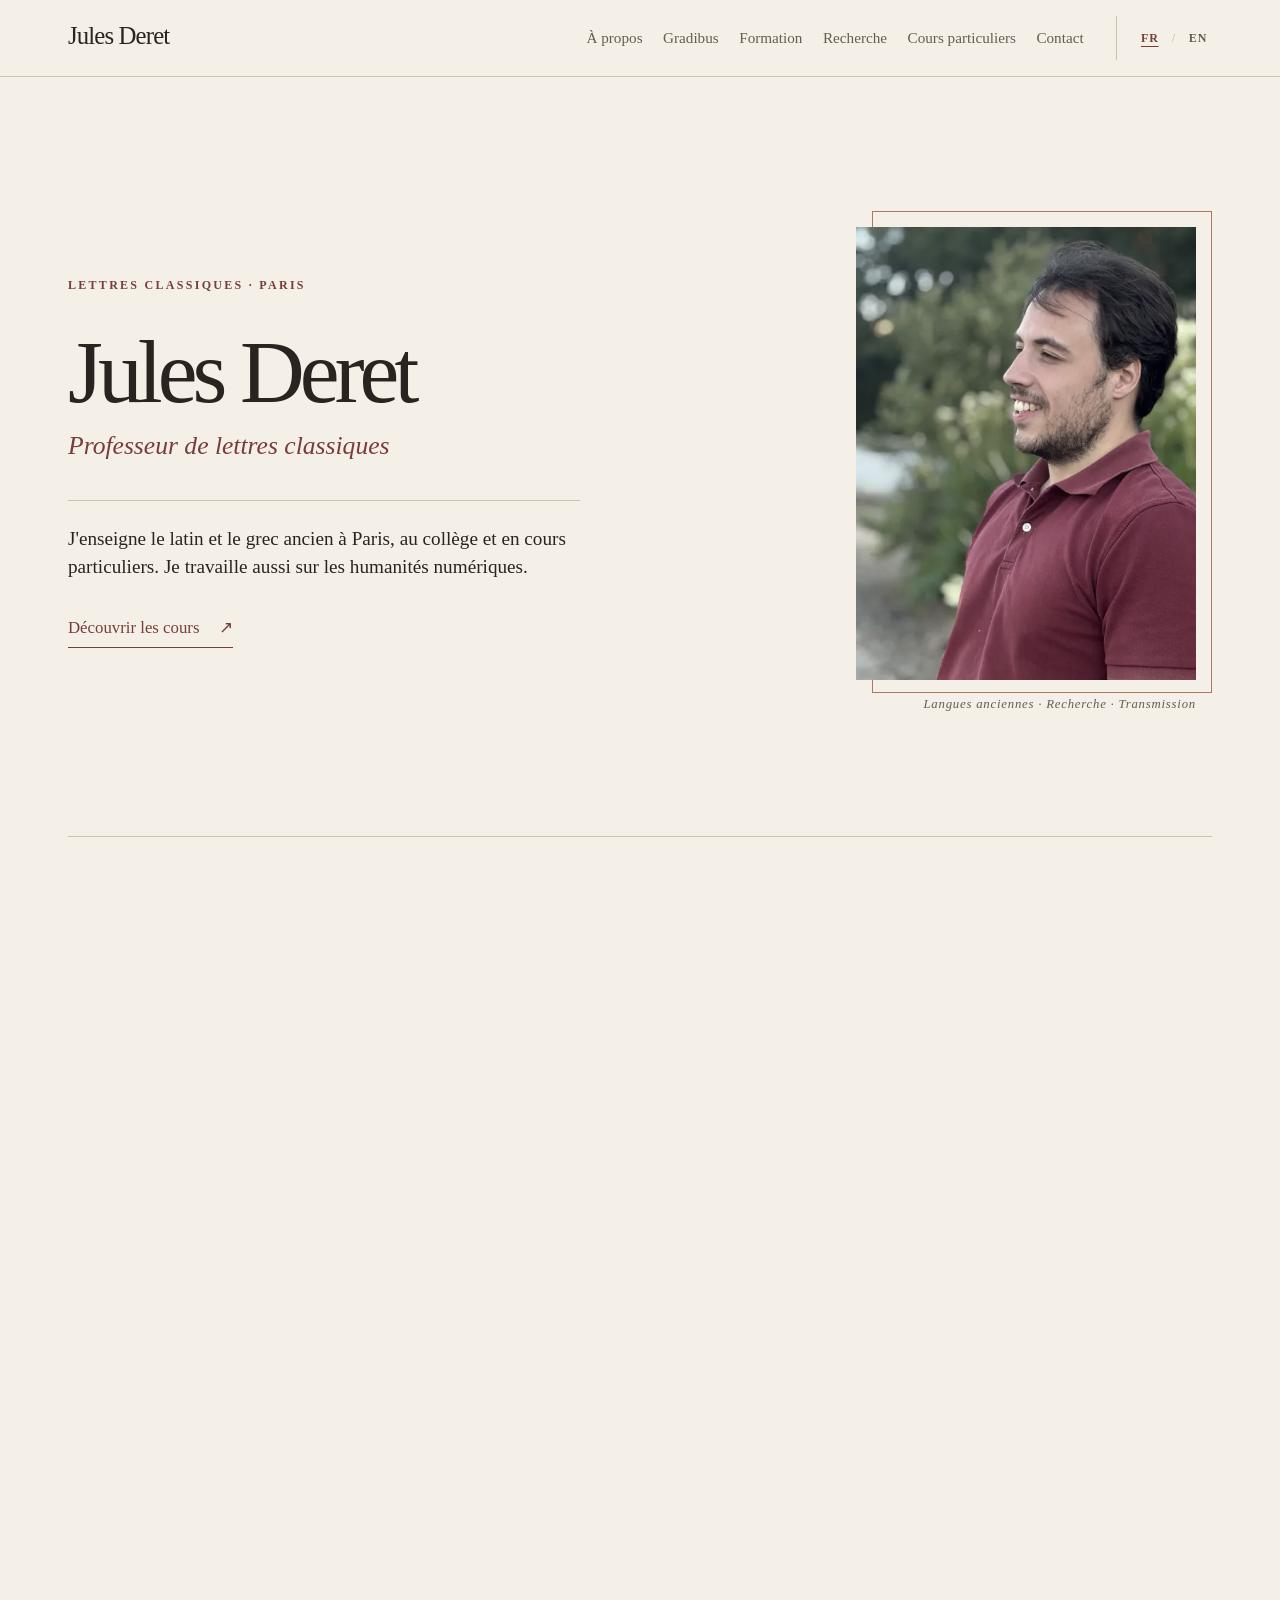
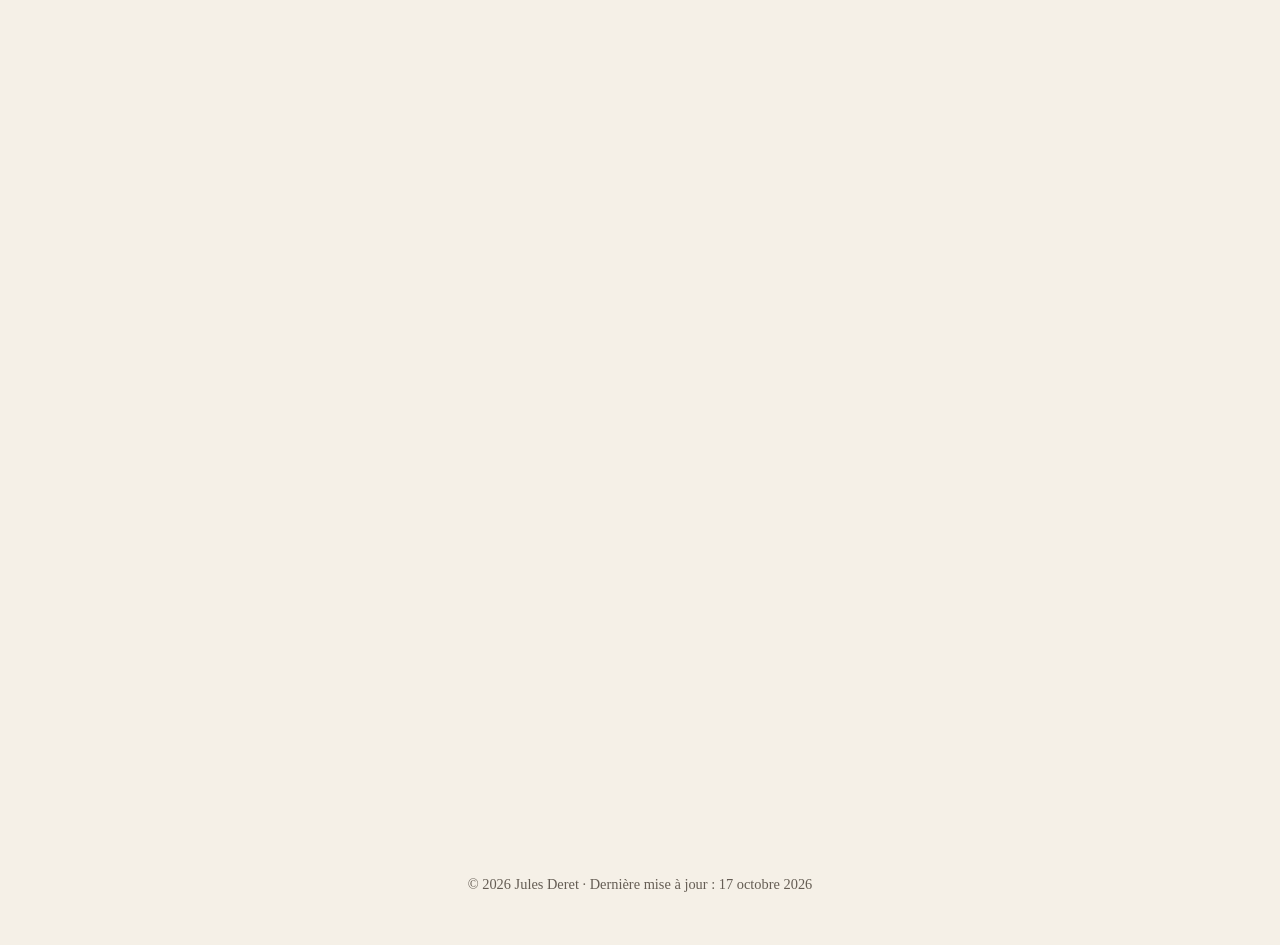
==== commit 964225f3: "Présenter Gradibus et retirer la numérotation des rubriques" ====
--- a/index.html
+++ b/index.html
@@ -4,7 +4,7 @@
     <meta charset="UTF-8">
     <meta
       http-equiv="Content-Security-Policy"
-      content="default-src 'none'; base-uri 'none'; connect-src https://*.google-analytics.com https://*.analytics.google.com https://*.googletagmanager.com; font-src https://fonts.gstatic.com; form-action 'none'; frame-src 'none'; img-src 'self' data: https://*.google-analytics.com https://*.googletagmanager.com; object-src 'none'; script-src 'self' 'sha256-FyS5soQxkVk3ih3Gfe+rKbRWhSfyf4nglQ5nKLuA5t0=' https://www.googletagmanager.com; style-src 'self' https://fonts.googleapis.com; upgrade-insecure-requests"
+      content="default-src 'none'; base-uri 'none'; connect-src https://*.google-analytics.com https://*.analytics.google.com https://*.googletagmanager.com; font-src https://fonts.gstatic.com; form-action 'none'; frame-src https://www.youtube-nocookie.com; img-src 'self' data: https://*.google-analytics.com https://*.googletagmanager.com; object-src 'none'; script-src 'self' 'sha256-FyS5soQxkVk3ih3Gfe+rKbRWhSfyf4nglQ5nKLuA5t0=' https://www.googletagmanager.com; style-src 'self' https://fonts.googleapis.com; upgrade-insecure-requests"
    >
     <meta name="viewport" content="width=device-width, initial-scale=1.0">
     <title>Cours de latin et de grec ancien à Paris | Jules Deret</title>
@@ -255,6 +255,7 @@
         </div>
         <div class="nav-right" id="primary-navigation">
           <a href="#about">À propos</a>
+          <a href="#gradibus">Gradibus</a>
           <a href="#formation">Formation</a>
           <a href="#recherche">Recherche</a>
           <a href="#cours">Cours particuliers</a>
@@ -330,6 +331,39 @@
             ancienne : par les textes, la lecture et la pratique, plutôt que
             par la seule traduction.
           </p>
+        </div>
+      </section>
+
+      <section id="gradibus">
+        <h2>Gradibus</h2>
+        <div class="section-content">
+          <p>
+            Quel texte puis-je déjà lire en latin ou en grec ancien avec le
+            vocabulaire que je connais ? J’ai créé Gradibus pour aider les lecteurs
+            à répondre à cette question. Le site tient compte des mots qu’ils
+            connaissent déjà et les reconnaît sous leurs différentes formes. Chacun
+            peut ainsi choisir un texte en fonction de son vocabulaire et progresser
+            dans la lecture des œuvres en langue originale.
+          </p>
+          <p>
+            Gradibus prolonge ma recherche sur la pédagogie des langues anciennes.
+            Je m’intéresse à la manière dont on apprend une langue en lisant. Le
+            choix du prochain texte est une façon très concrète de poser cette
+            question.
+          </p>
+          <a class="cta" href="https://gradibus.com/">Découvrir Gradibus</a>
+          <div class="gradibus-videos">
+            <figure>
+              <iframe
+                src="https://www.youtube-nocookie.com/embed/QtCZfbyZUZo"
+                title="Présentation de Gradibus en français"
+                loading="lazy"
+                referrerpolicy="strict-origin-when-cross-origin"
+                allowfullscreen
+              ></iframe>
+              <p><a href="https://youtu.be/QtCZfbyZUZo">Voir la présentation sur YouTube</a></p>
+            </figure>
+          </div>
         </div>
       </section>
 
@@ -466,6 +500,35 @@
               <a href="https://thegreeklibrary.com/">thegreeklibrary.com</a>
             </p>
           </article>
+          <article class="publication">
+            <h3>Regulae Latine adnotandi</h3>
+            <p class="paper-title">
+              <a href="https://julesderet.fr/regulae-latine-adnotandi/"
+                >Comparer les normes d'annotation du latin</a
+              >
+            </p>
+            <p class="paper-summary">
+              Les treebanks latins (Universal Dependencies, LDT, PROIEL, Index
+              Thomisticus) et les ressources lexicales (LASLA, LiLa,
+              Collatinus) n'annotent pas tous le latin de la même manière. Ce
+              site compare leurs choix de lemmatisation, de morphologie et de
+              syntaxe. Il propose une page par norme et une fiche par fait de
+              langue : copule, ablatif absolu, proposition infinitive, etc.
+            </p>
+            <p class="paper-summary">
+              Chaque fiche donne un tableau comparatif, les fréquences
+              observées dans chaque treebank et un exemple réel, tiré
+              automatiquement du corpus, avec son arbre et ses lignes CoNLL-U.
+            </p>
+            <p class="paper-links">
+              <a href="https://julesderet.fr/regulae-latine-adnotandi/"
+                >Consulter le site</a
+              >
+              <a href="https://github.com/jderet/regulae-latine-adnotandi"
+                >Code source</a
+              >
+            </p>
+          </article>
         </div>
       </section>
 
--- a/style.css
+++ b/style.css
@@ -218,10 +218,6 @@
   cursor: pointer;
 }
 
-main {
-  counter-reset: chapter;
-}
-
 section {
   max-width: 1120px;
   margin: 0 auto;
@@ -344,16 +340,6 @@
   gap: clamp(2.25rem, 5vw, 5rem);
   padding: clamp(4rem, 8vw, 7rem) clamp(1.25rem, 4vw, 3rem);
   border-bottom: 1px solid var(--rule);
-  counter-increment: chapter;
-}
-
-main > section:not(#hero) h2::before {
-  content: counter(chapter, decimal-leading-zero) " / ";
-  display: block;
-  margin-bottom: 1rem;
-  color: var(--accent-light);
-  font: 600 0.75rem/1.2 Georgia, serif;
-  letter-spacing: 0.15em;
 }
 
 .section-content {
@@ -363,6 +349,35 @@
 
 .section-content > p + p {
   margin-top: 1.25rem;
+}
+
+.gradibus-videos {
+  display: grid;
+  grid-template-columns: repeat(auto-fit, minmax(min(100%, 16rem), 1fr));
+  gap: 1.5rem;
+  margin-top: 2rem;
+}
+
+.gradibus-videos figure {
+  min-width: 0;
+  margin: 0;
+}
+
+.gradibus-videos figcaption {
+  margin-bottom: 0.5rem;
+  font-weight: 600;
+}
+
+.gradibus-videos iframe {
+  display: block;
+  width: 100%;
+  aspect-ratio: 16 / 9;
+  border: 0;
+}
+
+.gradibus-videos p {
+  margin-top: 0.5rem;
+  font-size: 1rem;
 }
 
 #about .section-content > p:first-child {
